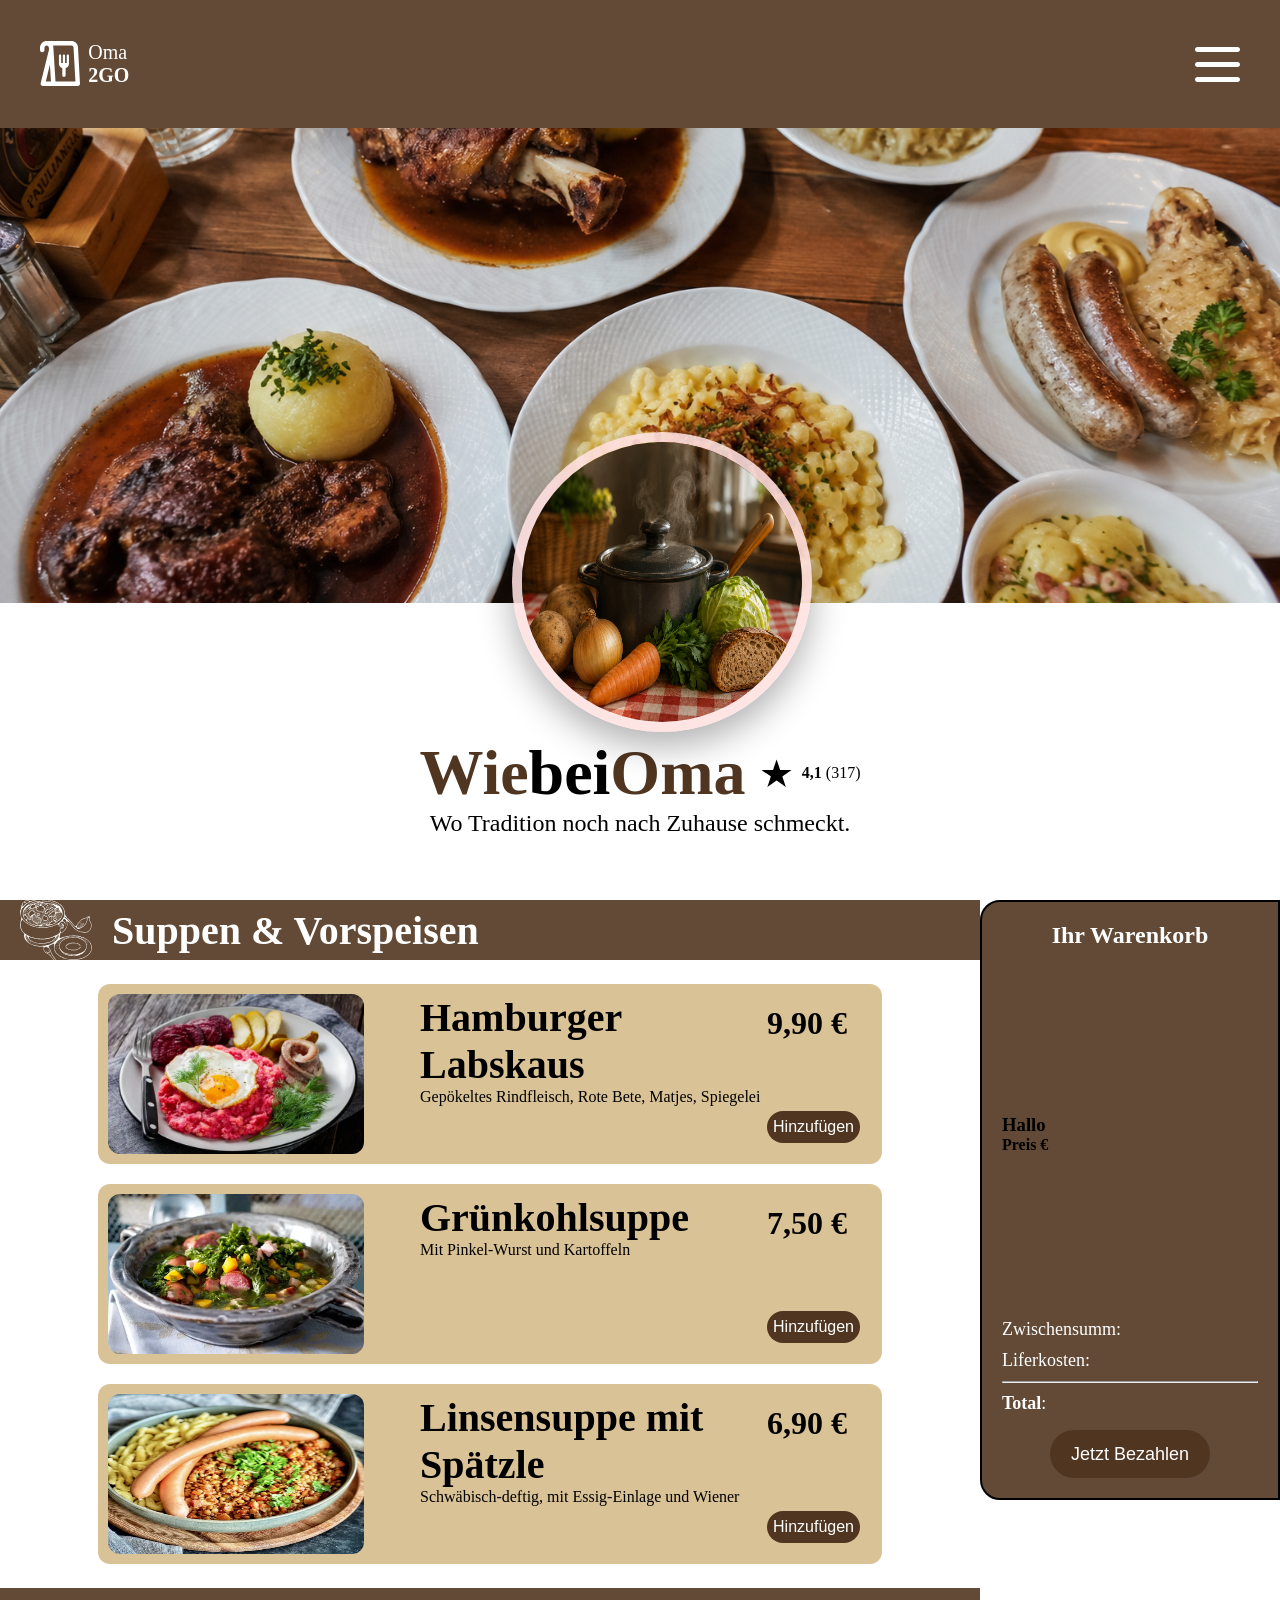
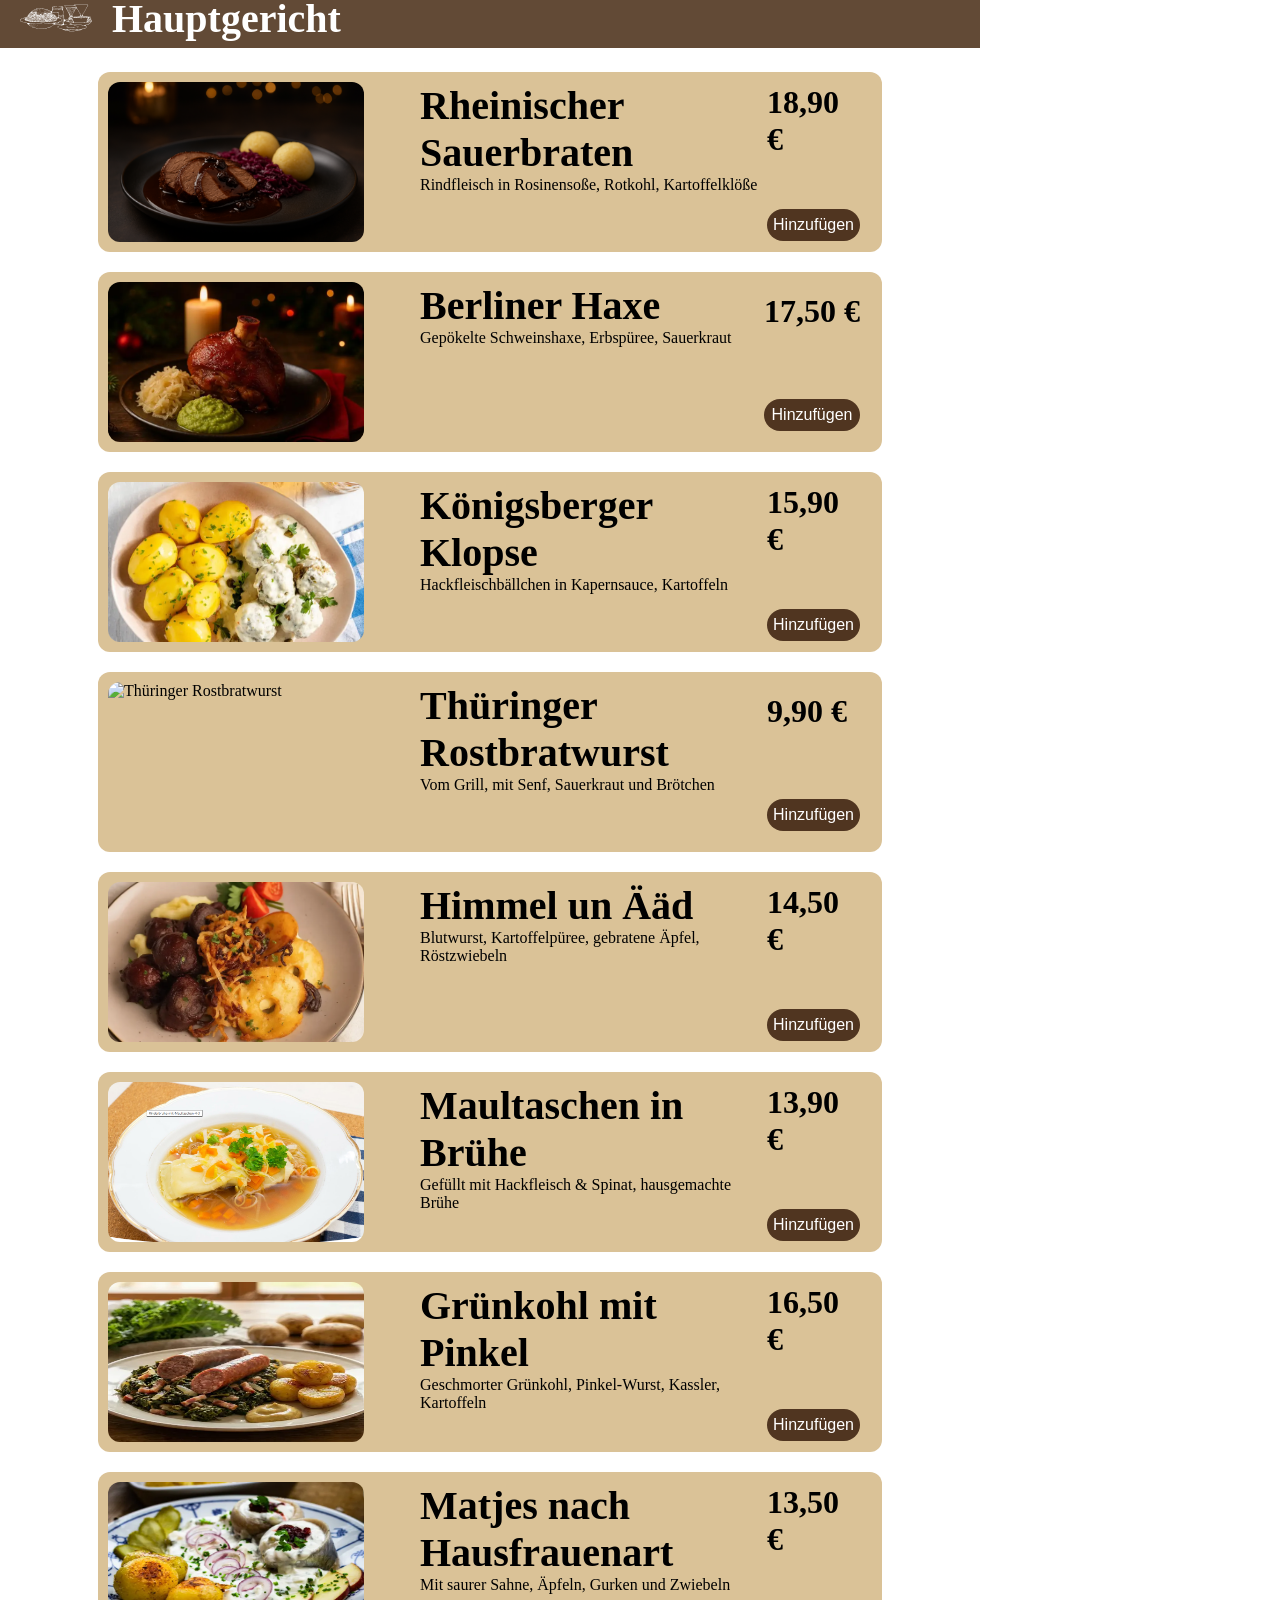
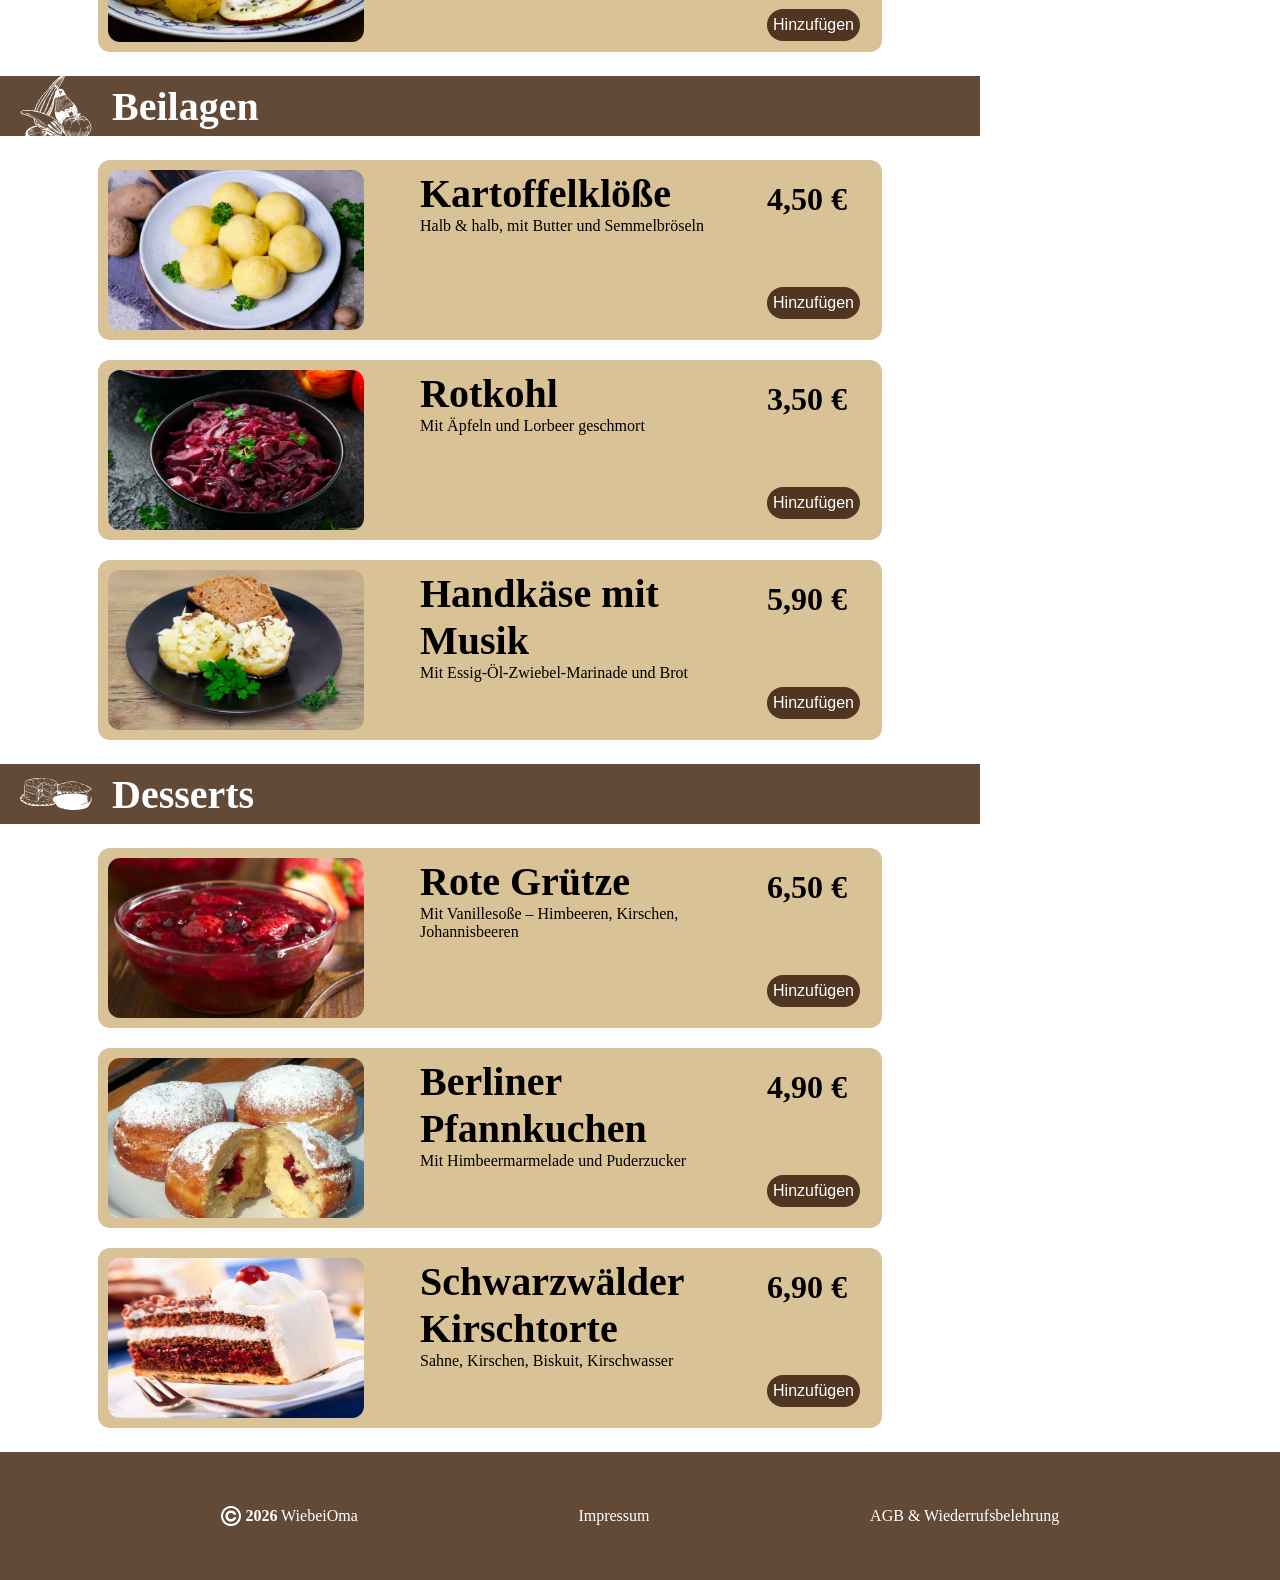
==== index.html @ 29e1025c "refactor" ====
<!DOCTYPE html>
<html lang="de">
<head>
    <meta charset="UTF-8">
    <meta name="viewport" content="width=device-width, initial-scale=1.0">
    <title>Wie bei Oma</title>

    <link rel="stylesheet" href="./style/font.css">
    <link rel="stylesheet" href="./style/header.css">
    <link rel="stylesheet" href="./style/main.css">
    <link rel="stylesheet" href="./style/footer.css">
    <link rel="stylesheet" href="./style/standard.css">
    <link rel="stylesheet" href="./style/globelstyl.css">
    <link rel="shortcut icon" href="./asssets/icons/bestellAppLogo.svg" type="image/x-icon">

    <script src="./scripts/template.js"></script>
    <script src="./scripts/database.js"></script>
    
</head>
<body onload="init()">
    <header class="header-content">
        <nav class="header-content-nav">
            <section class="header-content-nav-left">
                <img src="./asssets/icons/bestellAppLogo.svg" alt="Logo einer Papiertüte mit Gabel emblem">
                <p>Oma <br> <strong>2GO</strong></p>
            </section>
            <img src="./asssets/icons/menulogo.svg" alt="Menu icon">
        </nav>
        <section class="header-bg-logo">
            <img id="header-bg" src="./asssets/img/bg-bestellapp.webp" alt="">
            <img id="header-logo" src="./asssets/img/bestellAppLogo2.webp" alt="Bild von einem Tisch wo ein Kochtopf drauf ist dazu noch ein Kartoffel ,Zwiebel,Karotte,Kohl und Brot">
        </section>
        <section class="header-headline">
            <h1><mark>Wie</mark>bei<mark>Oma</mark></h1>
            <section class="header-headline-image-text">
                <img src="./asssets/icons/stern.svg" alt="Logo eines Stern für Rezensionen">
                <p><strong>4,1</strong> (317)</p>
            </section>
        </section>
        <p>Wo Tradition noch nach Zuhause schmeckt.</p>
    </header>
    <main class="main-content-wrapper" id="main-content-wrapper">
        
    </main>
    <footer class="footer-content">
        <section class="footer-copyright">
            <img src="./asssets/icons/copyrightLogo.svg" alt="copyright Logo">
            <p><strong>2026</strong> WiebeiOma</p>
        </section>
        <a href="http://">Impressum</a>
        <a href="http://">AGB & Wiederrufsbelehrung</a>
    </footer>
</body>
<script src="./scripts/script.js"></script>
</html>
---- style/header.css ----
.header-content {
    width: 100%;
    height: 100vh;
    display: flex;
    flex-direction: column;
    align-items: center;

}

.header-content-nav {
    width: 100%;
    height: 128px;
    background-color: rgba(98, 74, 54, 1);
    display: flex;
    justify-content: space-between;
    align-items: center;
}

.header-content-nav > img {
    margin-right: 40px;
}

.header-content-nav-left {
    display: flex;
    gap: 8px;
    font-size: 1.25rem;
    color: white;
}

.header-content-nav-left > img {
    height: 45px;
    margin-left: 40px;
}

.header-bg-logo {
    width: 100%;
}

#header-bg {
    width: 100%;
    height: 475px;
    object-fit: cover;
}

#header-logo {
    width: 300px;
    height: 300px;
    object-position: center;
    position: relative;
    border: 10px solid rgba(255, 225, 225, 0.877);
    border-radius: 50%;
    margin-top: -175px;
    left: 40%;
    box-shadow: 0 15px 35px rgba(0, 0, 0, 0.3);
}

.header-headline {
    width: 100%;
    display: flex;
    justify-content: center;
    align-items: center;
    gap: 1rem;
}

.header-headline h1 {
    font-size: 4rem;
}

.header-headline > h1 > mark {
    background-color: transparent;
    color: rgb(80, 53, 32);
}

.header-headline-image-text{
    display: flex;
    align-items: center;
    gap: 10px;
}

.header-headline-image-text img {
    height: 1.75rem;
}

.header-content > p {
    font-size: 1.5rem;
}

@media screen and (min-width: 1280px) {
    
.header-content {
    padding: 0px max(0px, calc(50% - 720px));
}

}
---- style/main.css ----
.main-content-wrapper {
    display: flex;
    flex-direction: row;
    flex-grow: 1;
}

.main-content {
    width: calc(100% - 300px);
    display: flex;
    flex-direction: column;
}

.main-headline {
    width: 100%;
    height: 3.75rem;
    display: flex;
    align-items: center;
    gap: 20px;
    background-image: linear-gradient(to bottom, rgba(98, 74, 54, 1), rgba(98, 74, 54, 1));
    background-position: center;
    background-size: cover;
    color: white;
}

.main-headline > h2 {
    font-size: 2.5rem;
}

.main-headline > img {
    width: 4.5rem;
    margin-left: 20px;
    filter: invert(10) saturate(10) sepia(10) brightness(10) ;
}

.main-dishes{
    width: 100%;
    display: flex;
    flex-direction: column;
    align-items: center;
    gap: 1.25rem;
    padding-top: 1.5rem;
    padding-bottom: 1.5rem;
}

.main-dishes-card {
    width: 80%;
    height: auto;
    display: flex;
    background-color: rgb(218, 194, 151);
    border-radius: 0.75rem;
    padding: 0.625rem;
}

.main-dishes-card > img {
    min-width: 16rem;
    height: 10rem;
    border-radius: 0.75rem;
    object-fit: fill;
    image-rendering: auto;
}

.main-dishes-card-body {
    width: 100%;
    display: flex;
    justify-content: space-between;
    margin-right: 0.75rem;
}

.dishes-card-text {
    display: flex;
    flex-direction: column;
    margin-left: 3.5rem;
}

.dishes-card-text > h3 {
    font-size: 2.5rem;
}

.dishes-card-text > p {
    font-size: 1rem;
}

.dishes-card-price-button {
    display: flex;
    flex-direction: column;
    justify-content: space-around;
    gap: 3rem;
}

.dishes-card-price-button > p {
    font-size: 2rem;
}

.dishes-card-price-button > button {
    font-size: 1rem;
    height: 2rem;
    border: none;
    border-radius: 1rem;
    background-color: rgb(80, 53, 32);
    color: white;
}

.basket-wrapper {
    width: 18.75rem;
    flex-grow: 1;
    background-color: transparent;
}

.basket-content-wrapper{
    display: flex;
    flex-direction: column;
    justify-content: space-between;
    align-items: center;
    padding: 1.25rem;
    width: 100%;
    height: 600px;
    position: sticky;
    top: 0;
    flex-grow: 1;
    border: 2px solid black;
    border-top-left-radius: 1.25rem;
    border-bottom-left-radius: 1.25rem;
    background-color: oklch(42.925% 0.04505 60.966);
}

.basket{
    width: 100%;
    height: 100%;
    display: flex;
    flex-direction: column;
    justify-content: space-between;
}

.basket h2 {
    display: flex;
    justify-content: center;
    color: white;
}

.basket-buy {
    width: 100%;
    display: flex;
    flex-direction: column;
    justify-content: center;
    gap: 10px;
    font-size: 1.125rem;
    color: white;
}

.basket-content-wrapper button {
    width: 10rem;
    height: 3rem;
    border: none;
    border-radius: 1.5rem;
    padding: 1.25rem;
    display: flex;
    justify-content: center;
    align-items: center;
    font-size: 1.125rem;
    margin-top: 1rem;
    background-color: rgb(80, 53, 32);
    color: white;
    cursor: pointer;
}

@media screen and (min-width: 1280px) {
    
.main-content-wrapper {
    padding: 0px max(0px, calc(50% - 720px));
}

}
---- style/footer.css ----
.footer-content {
    width: 100%;
    height: 128px;
    background-color: rgba(98, 74, 54, 1);
    display: flex;
    justify-content: space-evenly;
    align-items: center;
}

.footer-copyright {
    display: flex;
    justify-content: center;
    align-items: center;
    gap: 0.3rem;
    color: white;
}

.footer-copyright img {
    width: 1.25rem;
    filter: invert(10) saturate(10) sepia(10) brightness(10) ;
}

.footer-content a {
    text-decoration: none;
    color: white;
}
---- style/standard.css ----
* {
    margin: 0px;
    box-sizing: border-box;
    scroll-behavior: smooth;
}
---- style/globelstyl.css ----
body {
    background-image: url(../asssets/img/bg-body-bestellapp4.webp);
    background-repeat: no-repeat;
    background-position:center;
    background-size: cover;
    background-attachment: fixed;
}

@media screen and (min-width: 1280px) {
    
body {
    padding: 0px max(0px, calc(50% - 720px));
}

}
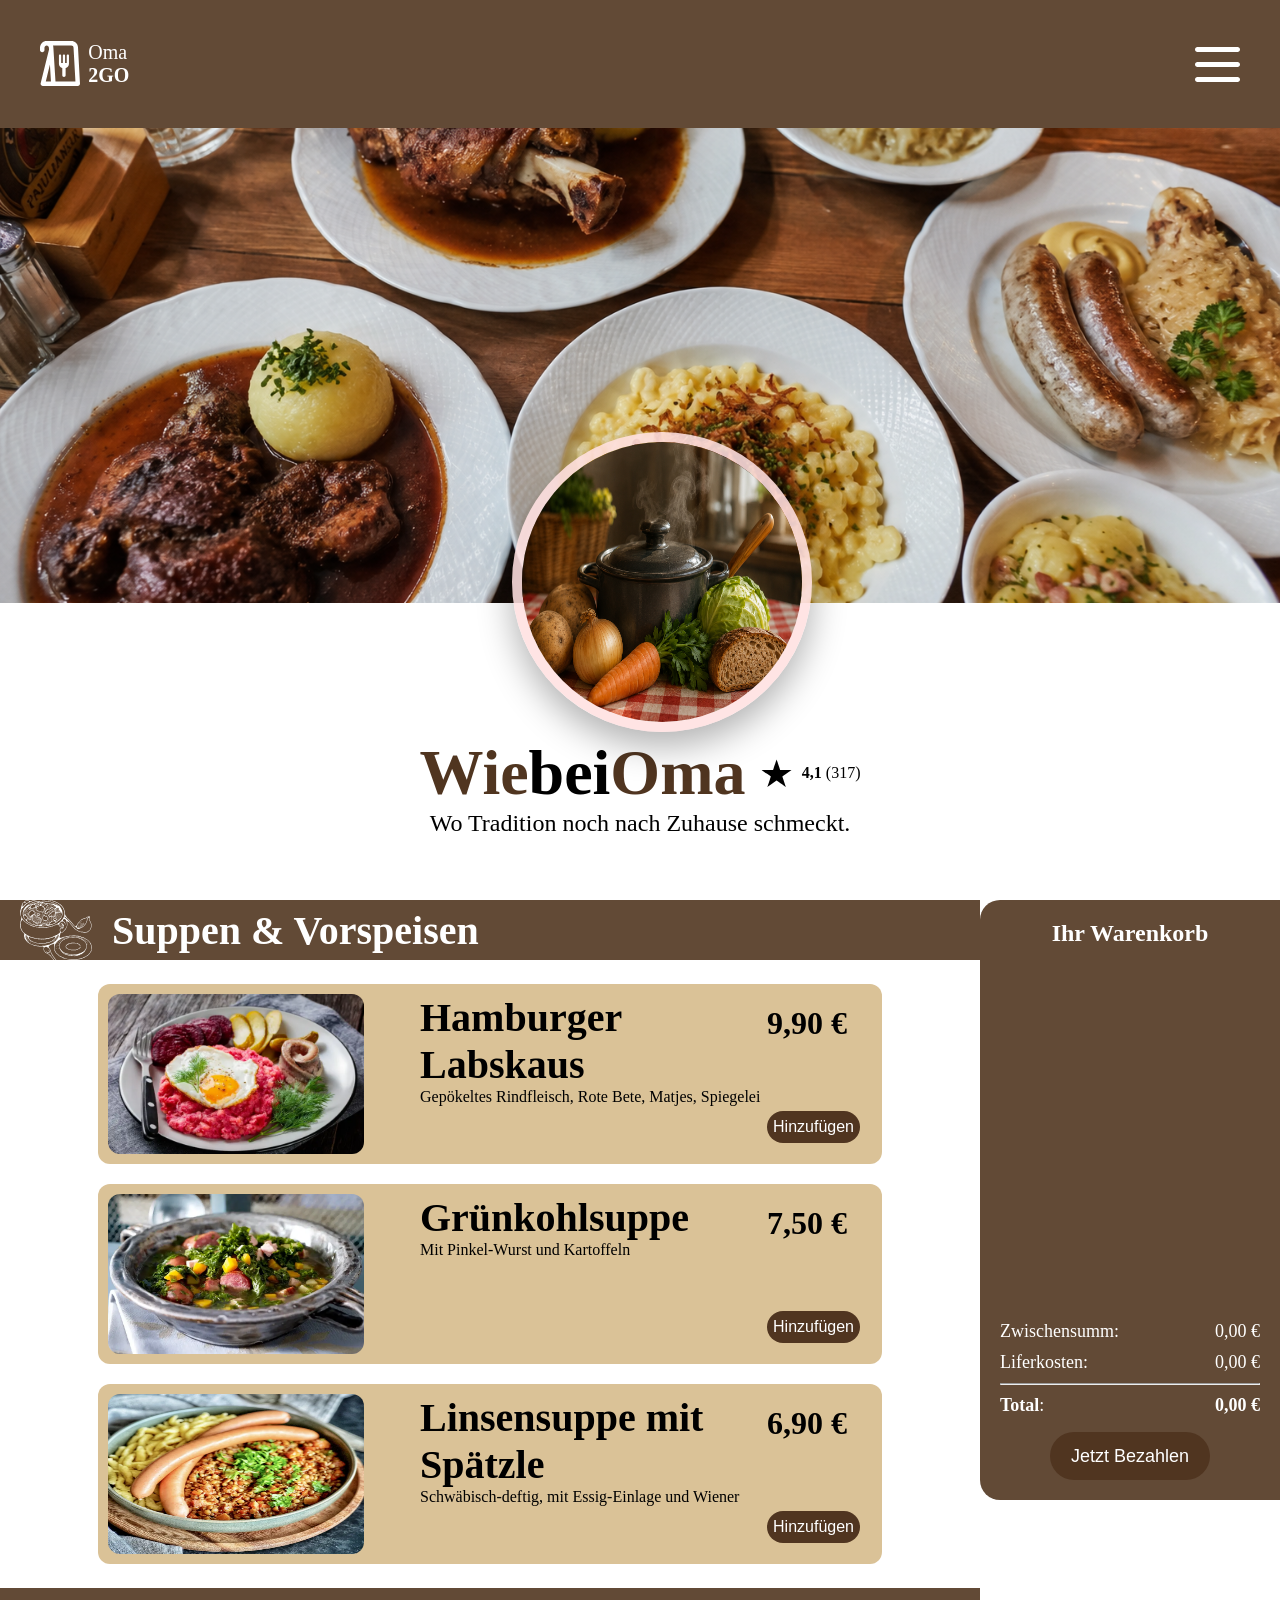
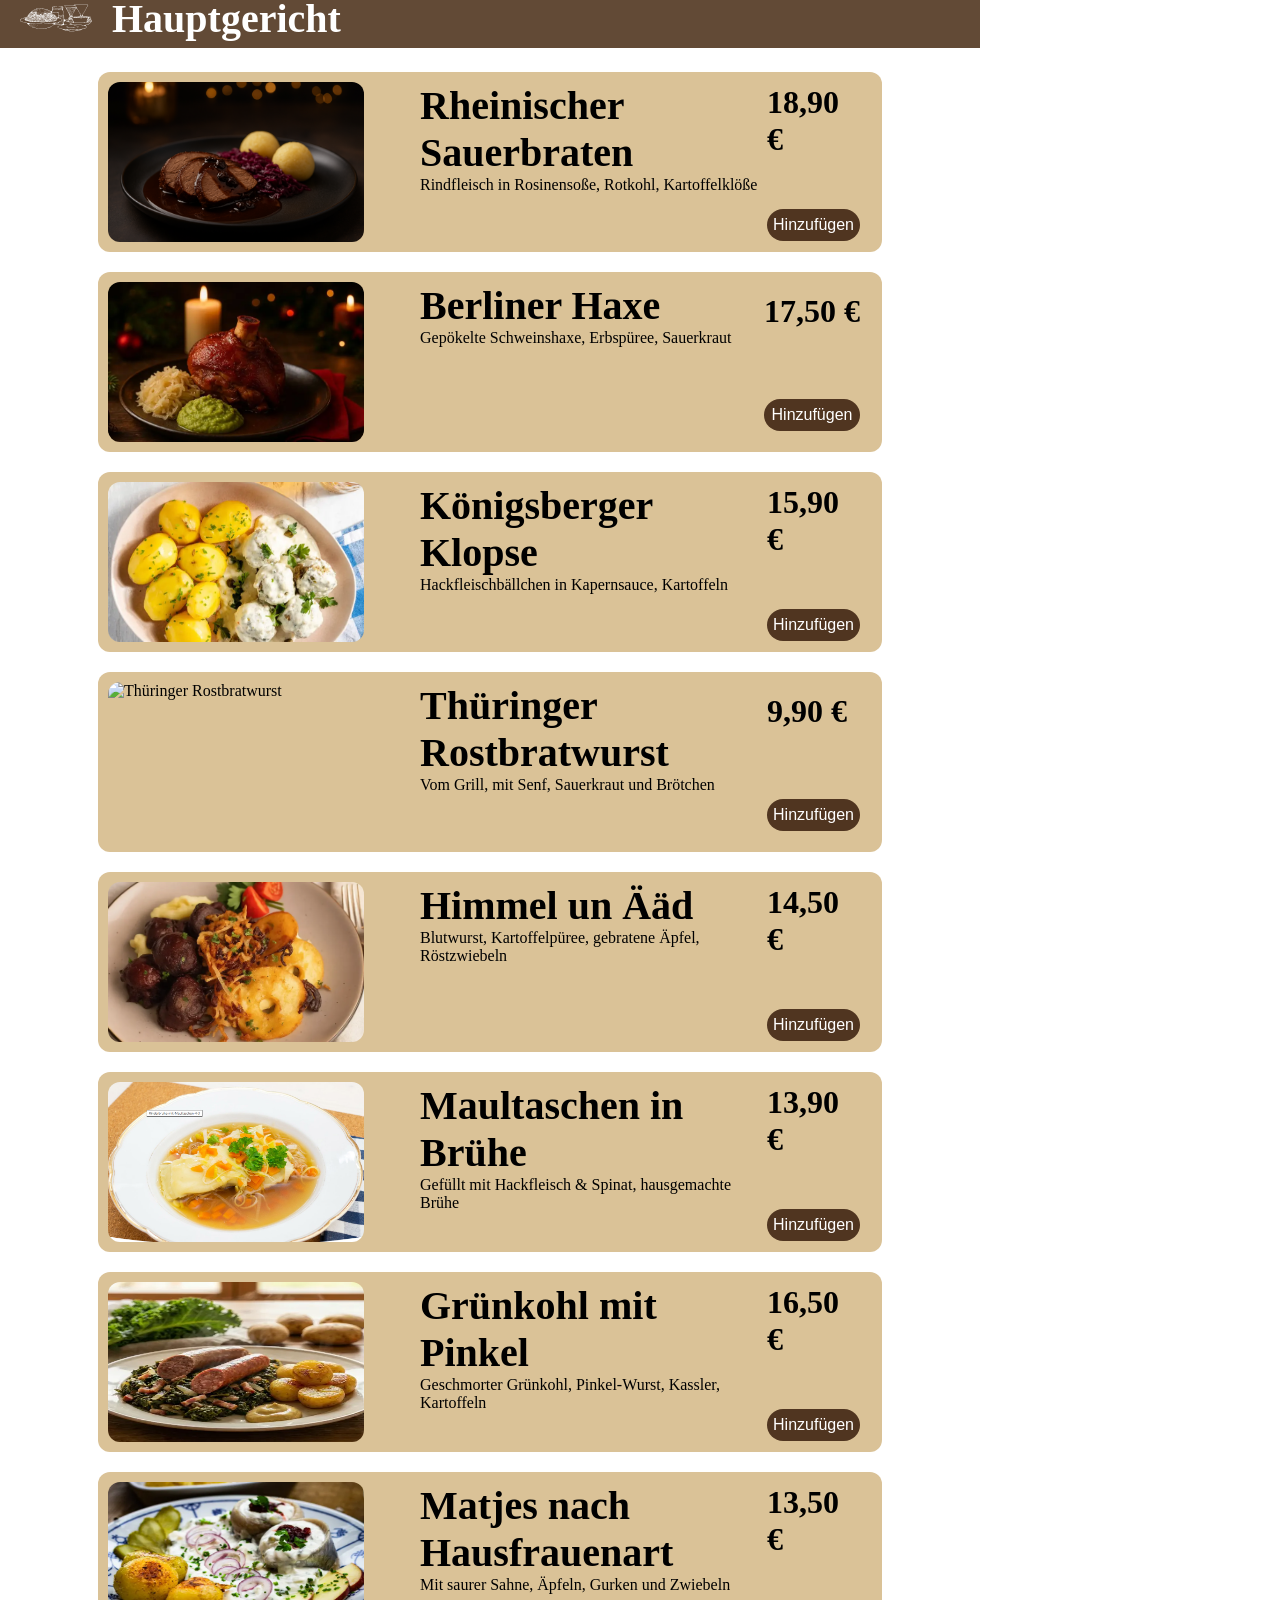
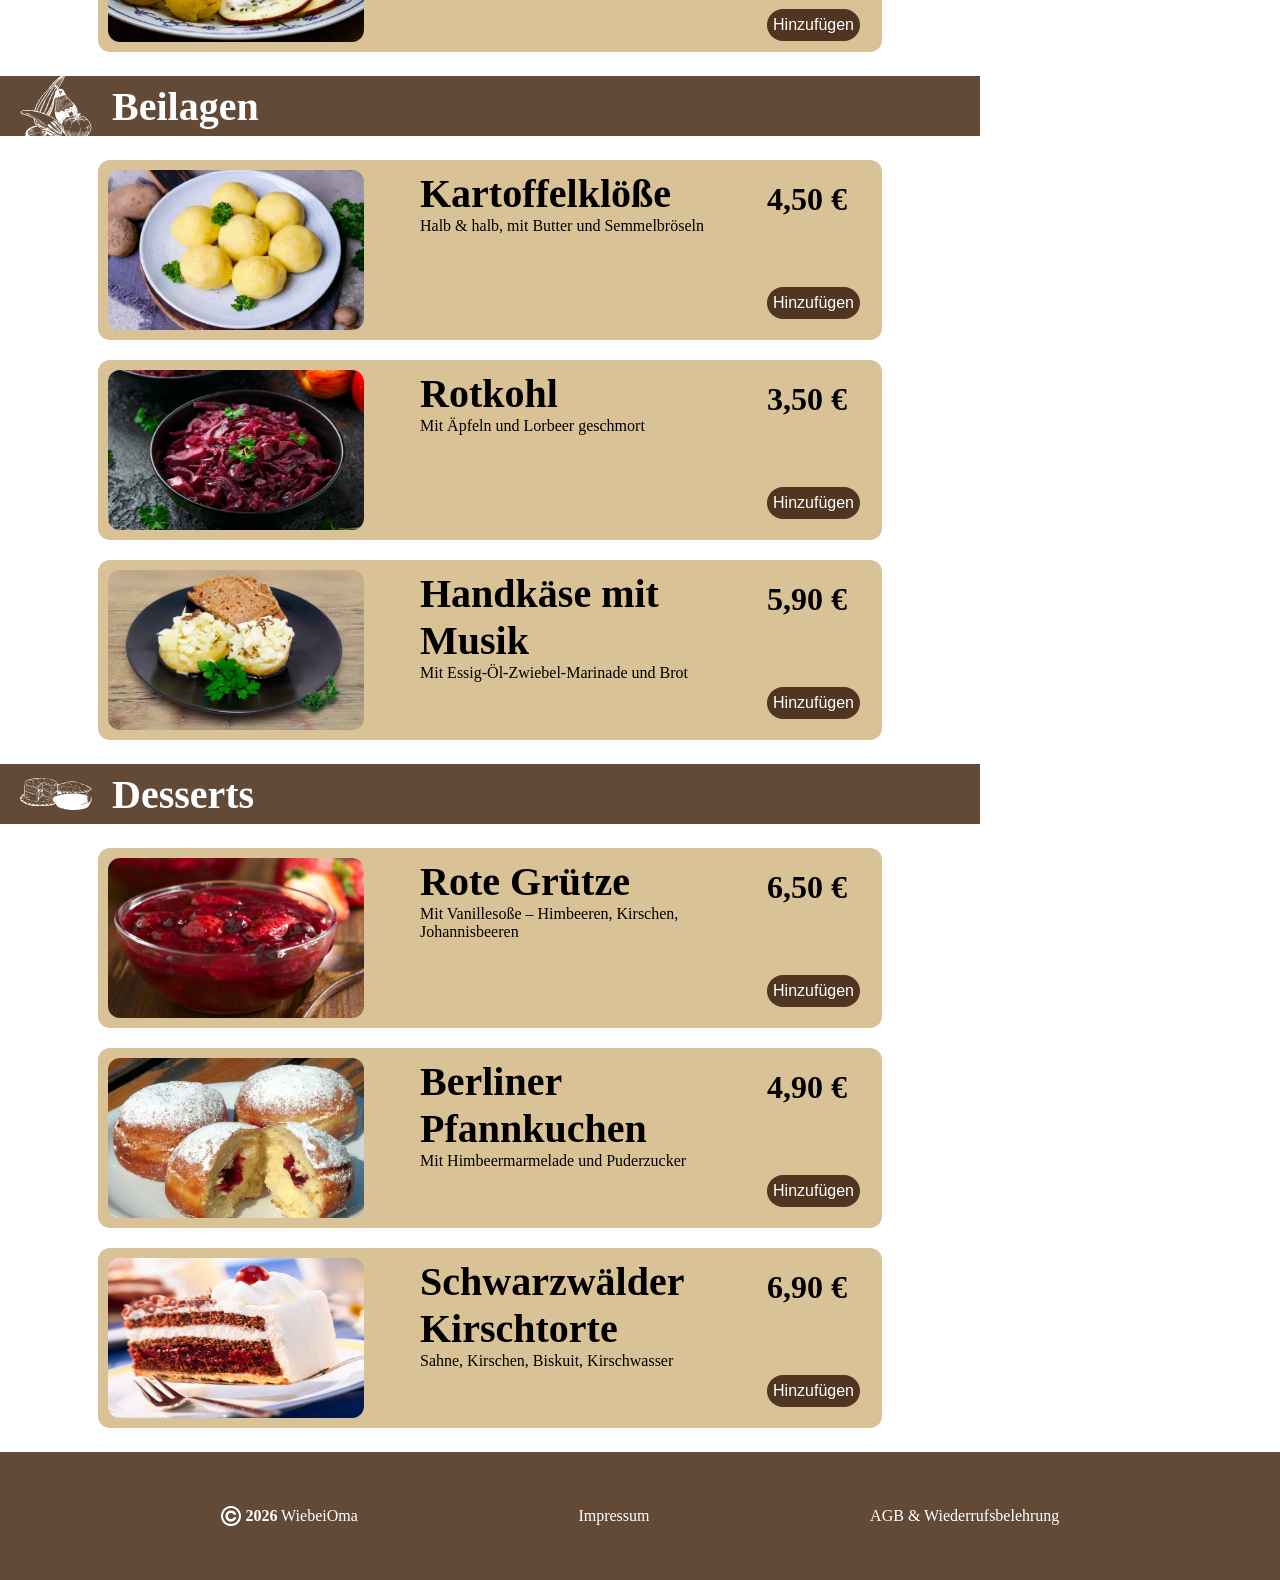
==== commit a1664e47: "feat To wrap up the functionality: dishes are added individually, the quantity can be increased or d" ====
--- a/index.html
+++ b/index.html
@@ -52,4 +52,4 @@
     </footer>
 </body>
 <script src="./scripts/script.js"></script>
-</html> +</html>
--- a/style/header.css
+++ b/style/header.css
@@ -87,8 +87,8 @@
 
 @media screen and (min-width: 1280px) {
     
-.header-content {
+/* .header-content {
     padding: 0px max(0px, calc(50% - 720px));
-}
+} */
 
 }
--- a/style/main.css
+++ b/style/main.css
@@ -117,10 +117,9 @@
     position: sticky;
     top: 0;
     flex-grow: 1;
-    border: 2px solid black;
     border-top-left-radius: 1.25rem;
     border-bottom-left-radius: 1.25rem;
-    background-color: oklch(42.925% 0.04505 60.966);
+    background-color: rgb(98, 74, 54);
 }
 
 .basket{
@@ -147,7 +146,7 @@
     color: white;
 }
 
-.basket-content-wrapper button {
+.basket-content-wrapper > button {
     width: 10rem;
     height: 3rem;
     border: none;
@@ -163,10 +162,90 @@
     cursor: pointer;
 }
 
+.basket-content {
+    width: 100%;
+    height: 20rem;
+    display: flex;
+    flex-direction: column;
+    gap: 0.625rem;
+    overflow-x: hidden;
+    overflow-y: scroll;
+    
+}
+
+.basket-content::-webkit-scrollbar{
+    width: 4px;
+}
+
+.basket-content::-webkit-scrollbar-track{
+    background: whitesmoke;
+    border-radius: 6px;
+    
+}
+
+.basket-content::-webkit-scrollbar-thumb{
+    background-color: rgb(80, 53, 32);
+    border-radius: 6px;
+}
+
+.subtotal {
+    display: flex;
+    justify-content: space-between;
+}
+
+.delivery-costs {
+    display: flex;
+    justify-content: space-between;
+}
+
+.final-price {
+    display: flex;
+    justify-content: space-between;
+}
+
+.main-basket-card-body {
+    width: 90%;
+    display: flex;
+    flex-direction: column;
+    border-radius: 0.5rem;
+    background-color: rgb(218, 194, 151);
+}
+
+.basket-card-text {
+    margin: 0.5rem;
+}
+
+.basket-card-price-button {
+    width: 90%;
+    margin: 0.4rem;
+    display: flex;
+    justify-content: space-between;
+    align-items: center;
+}
+
+.basket-card-price-button-counter{
+    display: flex;
+    justify-content: center;
+    align-items: center;
+    gap: 4px;
+}
+
+.basket-card-price-button-counter > button {
+    border: none;
+    display: flex;
+    justify-content: center;
+    align-items: center;
+    font-size: 1rem;
+    font-weight: 800;
+    background-color: transparent;
+    color: rgb(80, 53, 32);
+    cursor: pointer;
+}
+
 @media screen and (min-width: 1280px) {
     
-.main-content-wrapper {
+/* .main-content-wrapper {
     padding: 0px max(0px, calc(50% - 720px));
-}
+} */
 
 }
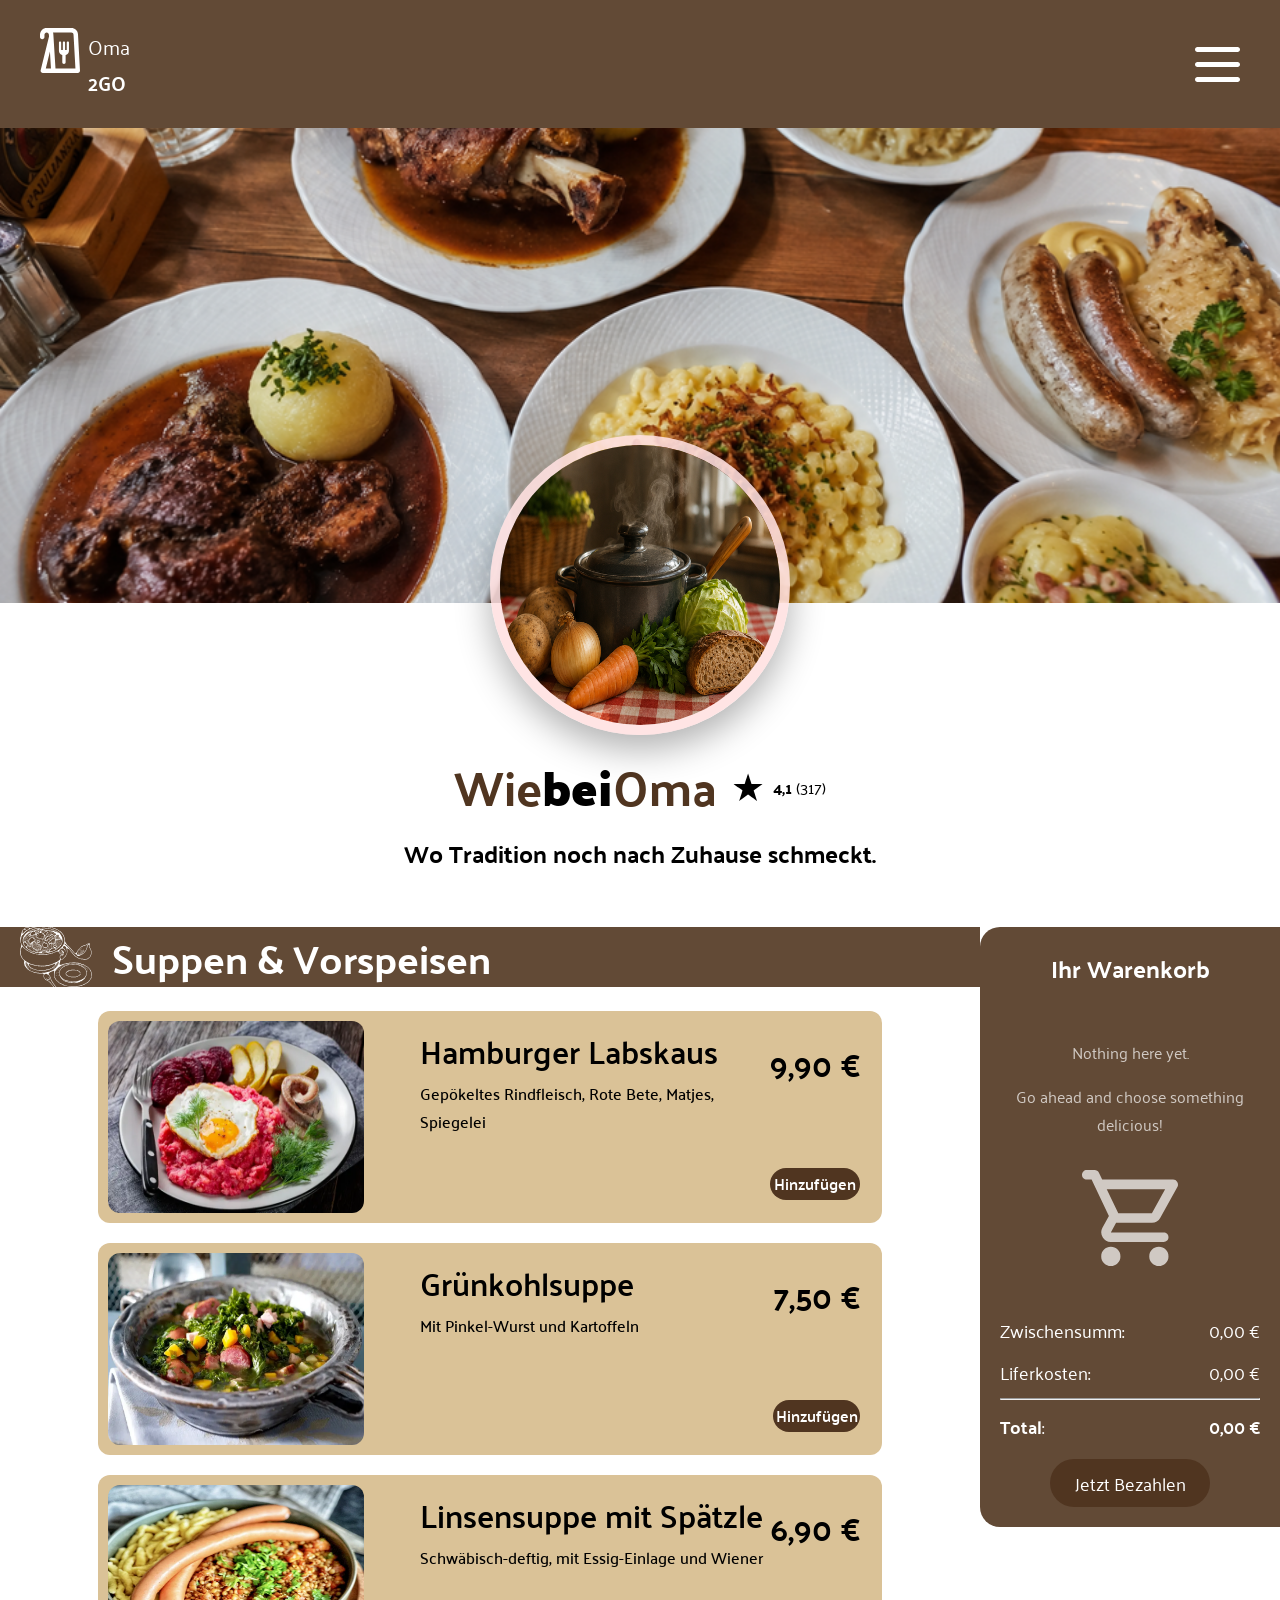
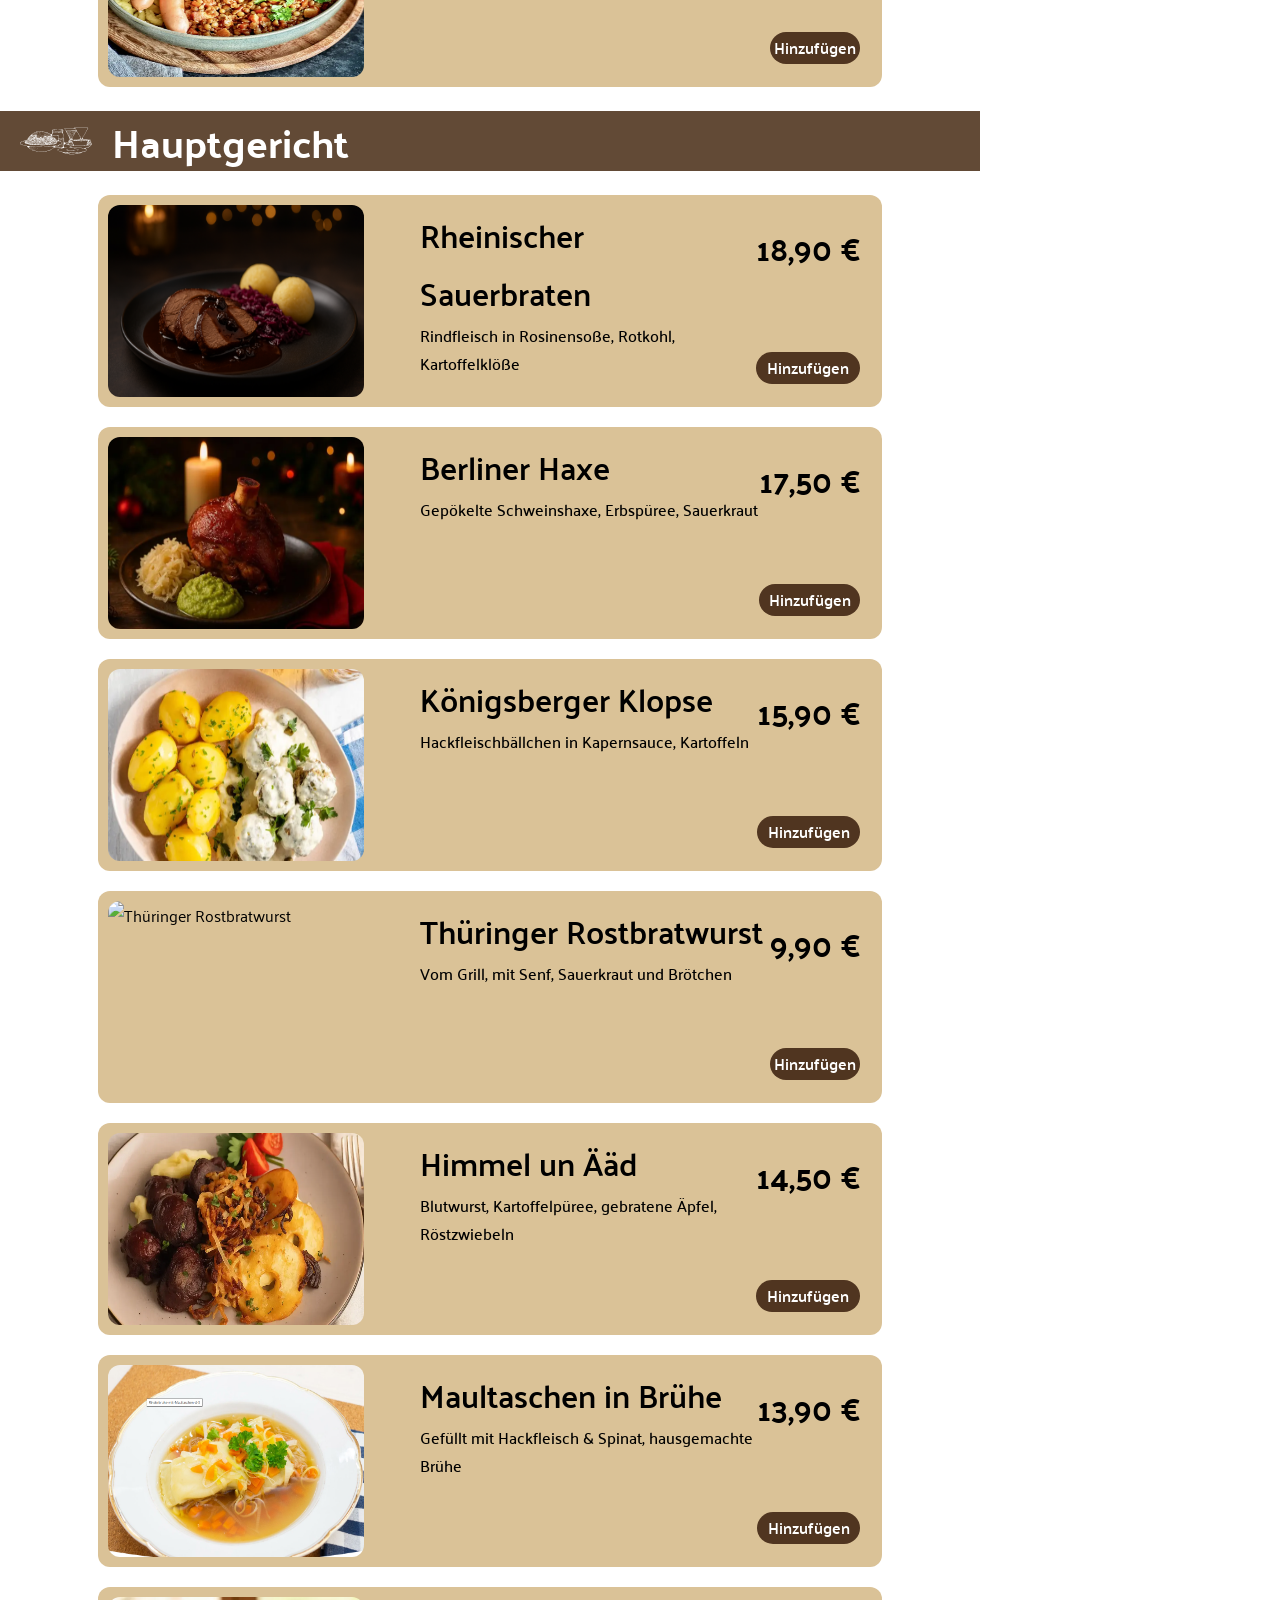
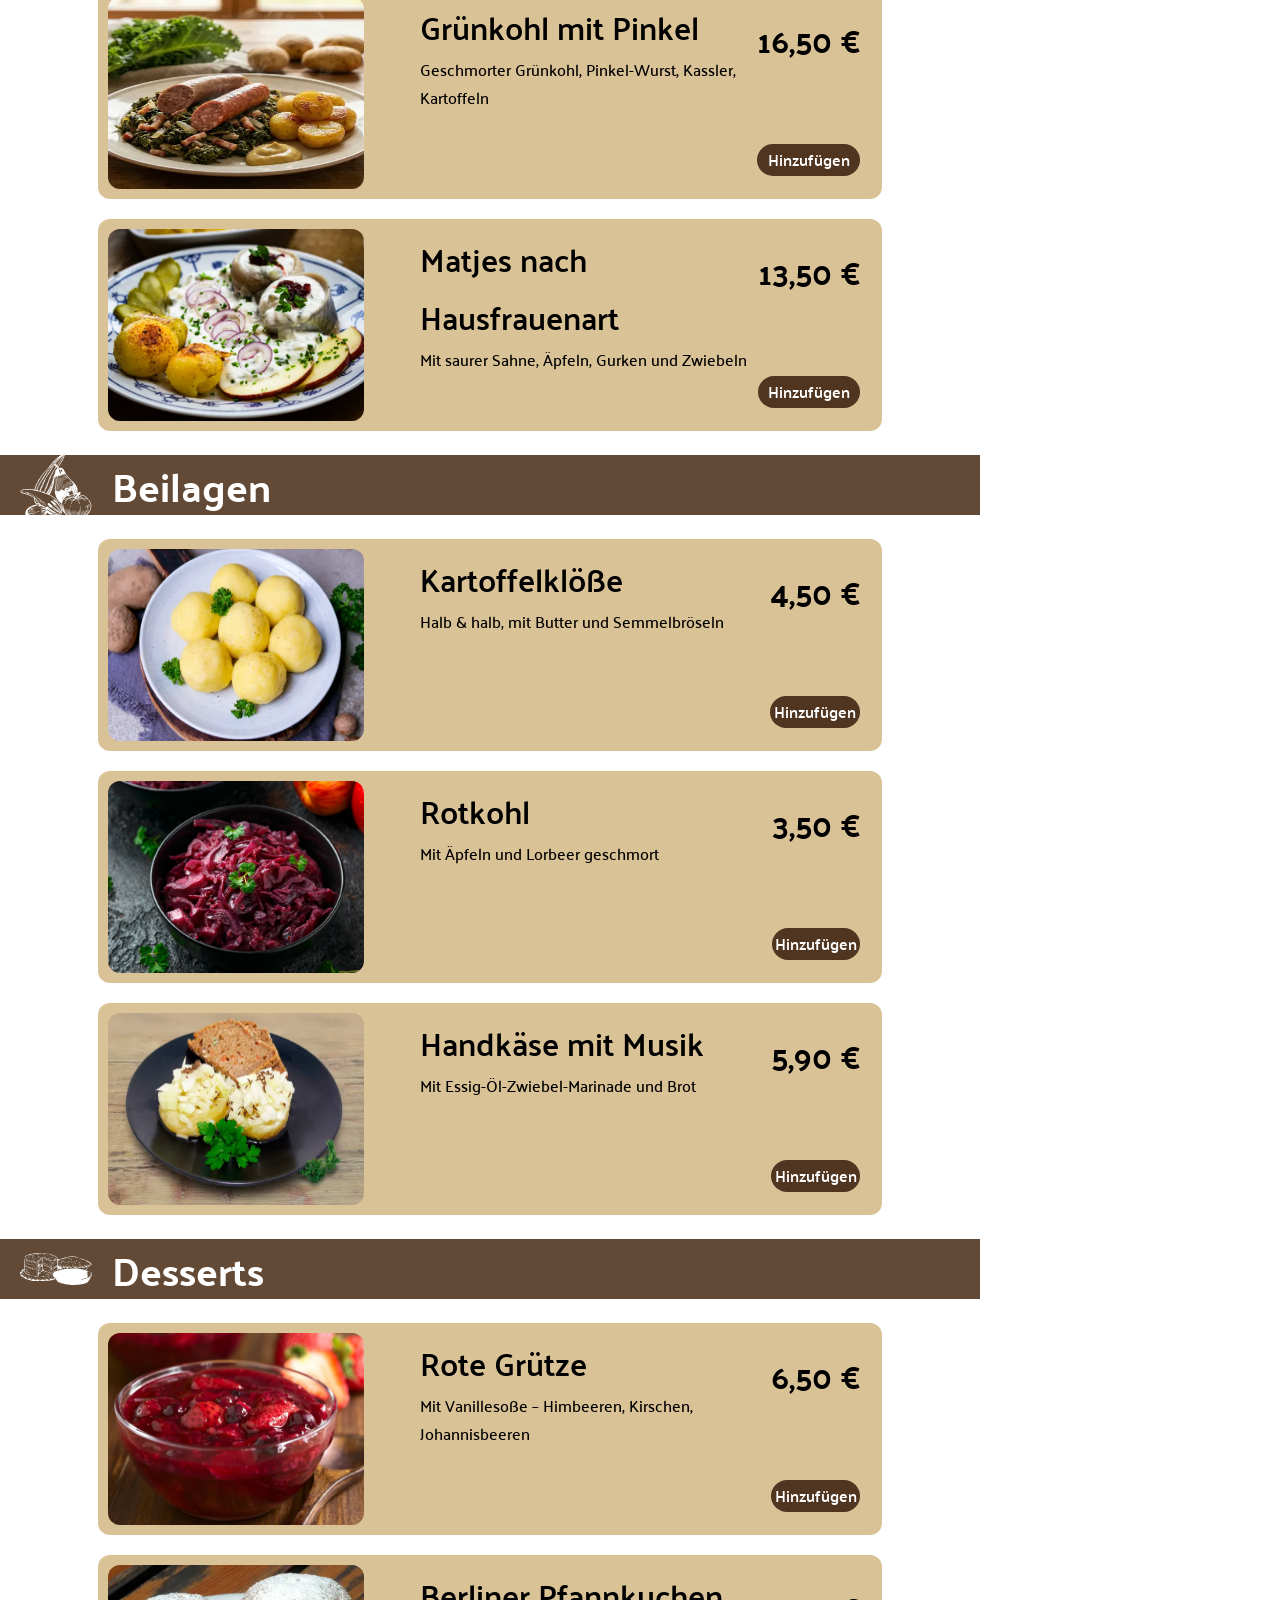
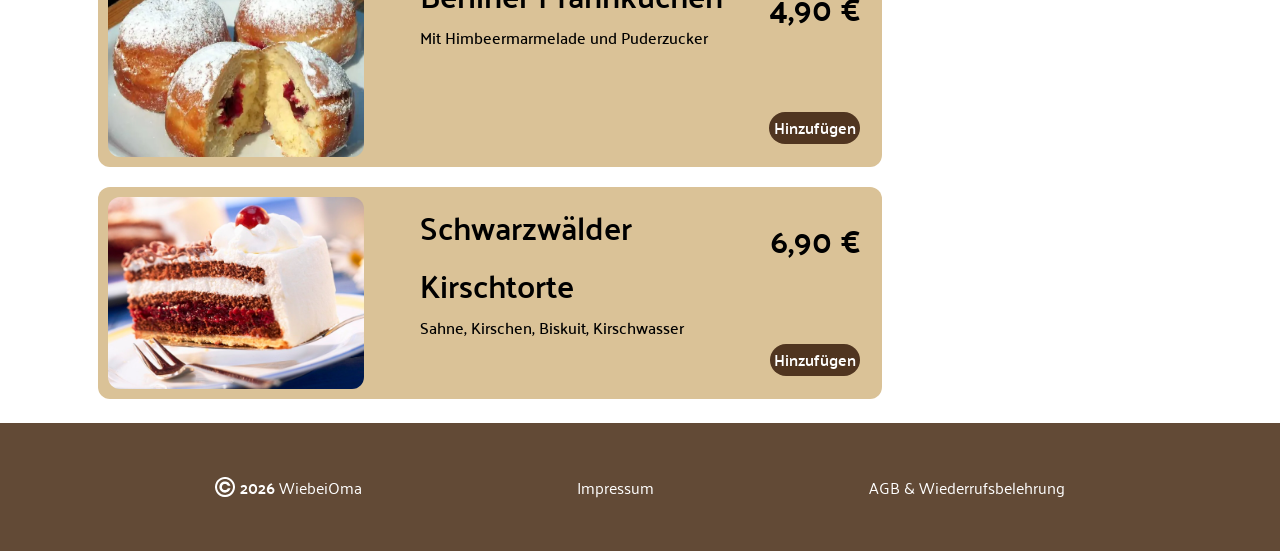
==== commit d2bfa1d8: "add new html for impressum" ====
--- a/index.html
+++ b/index.html
@@ -6,11 +6,13 @@
     <title>Wie bei Oma</title>
 
     <link rel="stylesheet" href="./style/font.css">
+    <link rel="stylesheet" href="./style/globelstyle.css">
     <link rel="stylesheet" href="./style/header.css">
     <link rel="stylesheet" href="./style/main.css">
+    <link rel="stylesheet" href="./style/basket.css">
+    <link rel="stylesheet" href="./style/dialog.css">
     <link rel="stylesheet" href="./style/footer.css">
     <link rel="stylesheet" href="./style/standard.css">
-    <link rel="stylesheet" href="./style/globelstyl.css">
     <link rel="shortcut icon" href="./asssets/icons/bestellAppLogo.svg" type="image/x-icon">
 
     <script src="./scripts/template.js"></script>
@@ -47,7 +49,7 @@
             <img src="./asssets/icons/copyrightLogo.svg" alt="copyright Logo">
             <p><strong>2026</strong> WiebeiOma</p>
         </section>
-        <a href="http://">Impressum</a>
+        <a href="./htmls/impressum.html">Impressum</a>
         <a href="http://">AGB & Wiederrufsbelehrung</a>
     </footer>
 </body>
--- a/style/font.css
+++ b/style/font.css
@@ -0,0 +1,89 @@
+/* palanquin-dark-regular - devanagari_latin_latin-ext */
+@font-face {
+  font-display: swap; /* Check https://developer.mozilla.org/en-US/docs/Web/CSS/@font-face/font-display for other options. */
+  font-family: 'Palanquin Dark';
+  font-style: normal;
+  font-weight: 400;
+  src: url('../asssets/fonts/palanquin-dark-v17-devanagari_latin_latin-ext-regular.woff2') format('woff2'); /* Chrome 36+, Opera 23+, Firefox 39+, Safari 12+, iOS 10+ */
+}
+/* palanquin-dark-500 - devanagari_latin_latin-ext */
+@font-face {
+  font-display: swap; /* Check https://developer.mozilla.org/en-US/docs/Web/CSS/@font-face/font-display for other options. */
+  font-family: 'Palanquin Dark';
+  font-style: normal;
+  font-weight: 500;
+  src: url('../asssets/fonts/palanquin-dark-v17-devanagari_latin_latin-ext-500.woff2') format('woff2'); /* Chrome 36+, Opera 23+, Firefox 39+, Safari 12+, iOS 10+ */
+}
+/* palanquin-dark-600 - devanagari_latin_latin-ext */
+@font-face {
+  font-display: swap; /* Check https://developer.mozilla.org/en-US/docs/Web/CSS/@font-face/font-display for other options. */
+  font-family: 'Palanquin Dark';
+  font-style: normal;
+  font-weight: 600;
+  src: url('../asssets/fonts/palanquin-dark-v17-devanagari_latin_latin-ext-600.woff2') format('woff2'); /* Chrome 36+, Opera 23+, Firefox 39+, Safari 12+, iOS 10+ */
+}
+/* palanquin-dark-700 - devanagari_latin_latin-ext */
+@font-face {
+  font-display: swap; /* Check https://developer.mozilla.org/en-US/docs/Web/CSS/@font-face/font-display for other options. */
+  font-family: 'Palanquin Dark';
+  font-style: normal;
+  font-weight: 700;
+  src: url('../asssets/fonts/palanquin-dark-v17-devanagari_latin_latin-ext-700.woff2') format('woff2'); /* Chrome 36+, Opera 23+, Firefox 39+, Safari 12+, iOS 10+ */
+}
+
+/* palanquin-100 - devanagari_latin_latin-ext */
+@font-face {
+  font-display: swap; /* Check https://developer.mozilla.org/en-US/docs/Web/CSS/@font-face/font-display for other options. */
+  font-family: 'Palanquin';
+  font-style: normal;
+  font-weight: 100;
+  src: url('../asssets/fonts/palanquin-v17-devanagari_latin_latin-ext-100.woff2') format('woff2'); /* Chrome 36+, Opera 23+, Firefox 39+, Safari 12+, iOS 10+ */
+}
+/* palanquin-200 - devanagari_latin_latin-ext */
+@font-face {
+  font-display: swap; /* Check https://developer.mozilla.org/en-US/docs/Web/CSS/@font-face/font-display for other options. */
+  font-family: 'Palanquin';
+  font-style: normal;
+  font-weight: 200;
+  src: url('../asssets/fonts/palanquin-v17-devanagari_latin_latin-ext-200.woff2') format('woff2'); /* Chrome 36+, Opera 23+, Firefox 39+, Safari 12+, iOS 10+ */
+}
+/* palanquin-300 - devanagari_latin_latin-ext */
+@font-face {
+  font-display: swap; /* Check https://developer.mozilla.org/en-US/docs/Web/CSS/@font-face/font-display for other options. */
+  font-family: 'Palanquin';
+  font-style: normal;
+  font-weight: 300;
+  src: url('../asssets/fonts/palanquin-v17-devanagari_latin_latin-ext-300.woff2') format('woff2'); /* Chrome 36+, Opera 23+, Firefox 39+, Safari 12+, iOS 10+ */
+}
+/* palanquin-regular - devanagari_latin_latin-ext */
+@font-face {
+  font-display: swap; /* Check https://developer.mozilla.org/en-US/docs/Web/CSS/@font-face/font-display for other options. */
+  font-family: 'Palanquin';
+  font-style: normal;
+  font-weight: 400;
+  src: url('../asssets/fonts/palanquin-v17-devanagari_latin_latin-ext-regular.woff2') format('woff2'); /* Chrome 36+, Opera 23+, Firefox 39+, Safari 12+, iOS 10+ */
+}
+/* palanquin-500 - devanagari_latin_latin-ext */
+@font-face {
+  font-display: swap; /* Check https://developer.mozilla.org/en-US/docs/Web/CSS/@font-face/font-display for other options. */
+  font-family: 'Palanquin';
+  font-style: normal;
+  font-weight: 500;
+  src: url('../asssets/fonts/palanquin-v17-devanagari_latin_latin-ext-500.woff2') format('woff2'); /* Chrome 36+, Opera 23+, Firefox 39+, Safari 12+, iOS 10+ */
+}
+/* palanquin-600 - devanagari_latin_latin-ext */
+@font-face {
+  font-display: swap; /* Check https://developer.mozilla.org/en-US/docs/Web/CSS/@font-face/font-display for other options. */
+  font-family: 'Palanquin';
+  font-style: normal;
+  font-weight: 600;
+  src: url('../asssets/fonts/palanquin-v17-devanagari_latin_latin-ext-600.woff2') format('woff2'); /* Chrome 36+, Opera 23+, Firefox 39+, Safari 12+, iOS 10+ */
+}
+/* palanquin-700 - devanagari_latin_latin-ext */
+@font-face {
+  font-display: swap; /* Check https://developer.mozilla.org/en-US/docs/Web/CSS/@font-face/font-display for other options. */
+  font-family: 'Palanquin';
+  font-style: normal;
+  font-weight: 700;
+  src: url('../asssets/fonts/palanquin-v17-devanagari_latin_latin-ext-700.woff2') format('woff2'); /* Chrome 36+, Opera 23+, Firefox 39+, Safari 12+, iOS 10+ */
+}
--- a/style/globelstyle.css
+++ b/style/globelstyle.css
@@ -0,0 +1,22 @@
+body {
+    background-image: url(../asssets/img/bg-body-bestellapp4.webp);
+    background-repeat: no-repeat;
+    background-position:center;
+    background-size: cover;
+    background-attachment: fixed;
+    font-family: 'Palanquin';
+}
+
+.d-none{
+    display: none;
+}
+
+@media screen and (min-width: 1280px) {
+    
+body {
+    padding: 0px max(0px, calc(50% - 720px));
+}
+
+
+
+}
--- a/style/header.css
+++ b/style/header.css
@@ -1,10 +1,10 @@
 .header-content {
     width: 100%;
-    height: 100vh;
+    height: 100%;
     display: flex;
     flex-direction: column;
     align-items: center;
-
+    margin-bottom: 3.25rem;
 }
 
 .header-content-nav {
@@ -50,8 +50,9 @@
     border: 10px solid rgba(255, 225, 225, 0.877);
     border-radius: 50%;
     margin-top: -175px;
-    left: 40%;
     box-shadow: 0 15px 35px rgba(0, 0, 0, 0.3);
+    left: 50%;
+    transform: translateX(-50%);
 }
 
 .header-headline {
@@ -63,7 +64,9 @@
 }
 
 .header-headline h1 {
-    font-size: 4rem;
+    font-size: 3rem;
+    font-family: 'Palanquin Dark';
+    font-weight: 700;
 }
 
 .header-headline > h1 > mark {
@@ -83,6 +86,7 @@
 
 .header-content > p {
     font-size: 1.5rem;
+    font-weight: 700;
 }
 
 @media screen and (min-width: 1280px) {
@@ -91,4 +95,35 @@
     padding: 0px max(0px, calc(50% - 720px));
 } */
 
+}
+
+/* Tablet */
+@media screen and (max-width: 1024px) {
+    #header-logo {
+        width: 200px;
+        height: 200px;
+        margin-top: -100px;
+    }
+
+    .header-headline h1 {
+        font-size: 2.5rem;
+    }
+}
+
+/* Smartphone */
+@media screen and (max-width: 768px) {
+    #header-logo {
+        width: 150px;
+        height: 150px;
+        margin-top: -75px;
+    }
+
+    .header-headline h1 {
+        font-size: 1.75rem;
+    }
+
+    .header-content > p {
+        font-size: 1rem;
+        text-align: center;
+    }
 }
--- a/style/main.css
+++ b/style/main.css
@@ -24,6 +24,7 @@
 
 .main-headline > h2 {
     font-size: 2.5rem;
+    font-weight: 700;
 }
 
 .main-headline > img {
@@ -53,7 +54,8 @@
 
 .main-dishes-card > img {
     min-width: 16rem;
-    height: 10rem;
+    min-height: 10rem;
+    height: 12rem;
     border-radius: 0.75rem;
     object-fit: fill;
     image-rendering: auto;
@@ -73,179 +75,144 @@
 }
 
 .dishes-card-text > h3 {
-    font-size: 2.5rem;
-}
-
-.dishes-card-text > p {
+    font-size: 2rem;
+    font-weight:600;
+}
+
+.dishes-card-text  p {
     font-size: 1rem;
+    font-weight: 500;
 }
 
 .dishes-card-price-button {
+    min-width: max-content;
     display: flex;
     flex-direction: column;
     justify-content: space-around;
     gap: 3rem;
 }
 
-.dishes-card-price-button > p {
+.dishes-card-price-button  p {
     font-size: 2rem;
+    font-weight: 500;
 }
 
 .dishes-card-price-button > button {
     font-size: 1rem;
+    font-weight: 600;
     height: 2rem;
     border: none;
     border-radius: 1rem;
     background-color: rgb(80, 53, 32);
     color: white;
-}
-
-.basket-wrapper {
-    width: 18.75rem;
-    flex-grow: 1;
-    background-color: transparent;
-}
-
-.basket-content-wrapper{
-    display: flex;
-    flex-direction: column;
-    justify-content: space-between;
-    align-items: center;
-    padding: 1.25rem;
-    width: 100%;
-    height: 600px;
-    position: sticky;
-    top: 0;
-    flex-grow: 1;
-    border-top-left-radius: 1.25rem;
-    border-bottom-left-radius: 1.25rem;
-    background-color: rgb(98, 74, 54);
-}
-
-.basket{
-    width: 100%;
-    height: 100%;
-    display: flex;
-    flex-direction: column;
-    justify-content: space-between;
-}
-
-.basket h2 {
-    display: flex;
-    justify-content: center;
-    color: white;
-}
-
-.basket-buy {
-    width: 100%;
-    display: flex;
-    flex-direction: column;
-    justify-content: center;
-    gap: 10px;
-    font-size: 1.125rem;
-    color: white;
-}
-
-.basket-content-wrapper > button {
-    width: 10rem;
-    height: 3rem;
-    border: none;
-    border-radius: 1.5rem;
-    padding: 1.25rem;
-    display: flex;
-    justify-content: center;
-    align-items: center;
-    font-size: 1.125rem;
-    margin-top: 1rem;
-    background-color: rgb(80, 53, 32);
-    color: white;
-    cursor: pointer;
-}
-
-.basket-content {
-    width: 100%;
-    height: 20rem;
-    display: flex;
-    flex-direction: column;
-    gap: 0.625rem;
-    overflow-x: hidden;
-    overflow-y: scroll;
-    
-}
-
-.basket-content::-webkit-scrollbar{
-    width: 4px;
-}
-
-.basket-content::-webkit-scrollbar-track{
-    background: whitesmoke;
-    border-radius: 6px;
-    
-}
-
-.basket-content::-webkit-scrollbar-thumb{
-    background-color: rgb(80, 53, 32);
-    border-radius: 6px;
-}
-
-.subtotal {
-    display: flex;
-    justify-content: space-between;
-}
-
-.delivery-costs {
-    display: flex;
-    justify-content: space-between;
-}
-
-.final-price {
-    display: flex;
-    justify-content: space-between;
-}
-
-.main-basket-card-body {
-    width: 90%;
-    display: flex;
-    flex-direction: column;
-    border-radius: 0.5rem;
-    background-color: rgb(218, 194, 151);
-}
-
-.basket-card-text {
-    margin: 0.5rem;
-}
-
-.basket-card-price-button {
-    width: 90%;
-    margin: 0.4rem;
-    display: flex;
-    justify-content: space-between;
-    align-items: center;
-}
-
-.basket-card-price-button-counter{
-    display: flex;
-    justify-content: center;
-    align-items: center;
-    gap: 4px;
-}
-
-.basket-card-price-button-counter > button {
-    border: none;
-    display: flex;
-    justify-content: center;
-    align-items: center;
-    font-size: 1rem;
-    font-weight: 800;
-    background-color: transparent;
-    color: rgb(80, 53, 32);
-    cursor: pointer;
-}
-
-@media screen and (min-width: 1280px) {
-    
-/* .main-content-wrapper {
-    padding: 0px max(0px, calc(50% - 720px));
-} */
-
+    transition: all 0.3s ease;
+}
+
+.dishes-card-price-button > button:hover {
+    transform: translateY(-3px);
+}
+
+@media screen and (min-width: 1024px) and (max-width: 1200px) {
+    .main-content {
+        width: calc(100% - 300px); /* Warenkorb wieder rechts */
+    }
+
+    .main-dishes-card {
+        width: 90%;
+    }
+
+    .main-dishes-card > img {
+        min-width: 10rem;
+        width: 10rem;
+        height: 8rem;
+    }
+
+    .dishes-card-text > h3 {
+        font-size: 1.5rem;
+    }
+
+    .dishes-card-price-button > p {
+        font-size: 1.25rem;
+    }
+
+    .dishes-card-text {
+        margin-left: 1rem;
+    }
+}
+
+/* Tablet */
+@media screen and (max-width: 1024px) {
+    .main-content {
+        width: 100%; /* volle Breite da Warenkorb unten ist */
+    }
+
+    .main-dishes-card {
+        width: 90%;
+    }
+
+    .main-dishes-card > img {
+        min-width: 10rem;
+        width: 10rem;
+        height: 8rem;
+    }
+
+    .dishes-card-text > h3 {
+        font-size: 1.5rem;
+    }
+
+    .dishes-card-price-button > p {
+        font-size: 1.25rem;
+    }
+
+    .dishes-card-text {
+        margin-left: 1rem;
+    }
+}
+
+/* Smartphone */
+@media screen and (max-width: 768px) {
+    .main-dishes-card {
+        width: 95%;
+        flex-direction: column; /* Bild oben, Text unten */
+    }
+
+    .main-dishes-card-body{
+        flex-direction: column;
+        gap: 1rem;
+    }
+
+    .dishes-card-price-button{
+        width: 100%;
+        flex-direction: row;
+        justify-content: space-between;
+    }
+
+    .main-headline{
+        display: flex;
+        align-items: center;
+        justify-content: center;
+        position: relative;
+    }
+
+    .main-headline > h2 {
+    font-size: 1.75rem;
+    }
+
+    .main-dishes-card > img {
+        min-width: 100%;
+        height: 16rem;
+        border-radius: 0.75rem 0.75rem;
+        object-fit: fill;
+        image-rendering: auto;
+    }
+
+    .dishes-card-text {
+        width: 100%;
+        margin-top: 0.5rem;
+        margin-left: 0;
+    }
+
+    .dishes-card-text > h3 {
+        font-size: 1.25rem;
+    }
 }
--- a/style/basket.css
+++ b/style/basket.css
@@ -0,0 +1,273 @@
+.basket-empty {
+    width: 100%;
+    height: 100%;
+    display: flex;
+    flex-direction: column;
+    justify-content: center;
+    align-items: center;
+    gap: 1rem;
+    color: white;
+    text-align: center;
+    opacity: 0.7;
+}
+
+.basket-empty img {
+    width: 6rem;
+    filter: invert(0);
+    margin-top: 1rem;
+}
+
+.basket-wrapper {
+    width: 18.75rem;
+    flex-grow: 1;
+    background-color: transparent;
+}
+
+.basket-content-wrapper{
+    display: flex;
+    flex-direction: column;
+    justify-content: space-between;
+    align-items: center;
+    width: 100%;
+    height: 600px;
+    position: sticky;
+    top: 0;
+    flex-grow: 1;
+    border-top-left-radius: 1.25rem;
+    border-bottom-left-radius: 1.25rem;
+    background-color: rgb(98, 74, 54);
+}
+
+.basket-collapse{
+    display: flex;
+    flex-direction: column;
+    justify-content: space-between;
+    align-items: center;
+    padding: 1.25rem;
+    width: 100%;
+    height: 600px;
+}
+
+.basket-nav-button {
+    display: flex;
+}
+
+.basket{
+    width: 100%;
+    height: 100%;
+    display: flex;
+    flex-direction: column;
+    justify-content: space-between;
+}
+
+.basket h2 {
+    display: flex;
+    justify-content: center;
+    color: white;
+}
+
+.basket-buy {
+    width: 100%;
+    display: flex;
+    flex-direction: column;
+    justify-content: center;
+    gap: 10px;
+    font-size: 1.125rem;
+    color: white;
+}
+
+.basket-collapse > button {
+    width: 10rem;
+    height: 3rem;
+    border: none;
+    border-radius: 1.5rem;
+    padding: 1.25rem;
+    display: flex;
+    justify-content: center;
+    align-items: center;
+    font-size: 1.125rem;
+    margin-top: 1rem;
+    background-color: rgb(80, 53, 32);
+    color: white;
+    cursor: pointer;
+    transition: all 0.3s ease;
+}
+
+.basket-collapse > button:hover {
+    transform: translateY(-3px);
+}
+
+.basket-content {
+    width: 100%;
+    height: 20rem;
+    display: flex;
+    flex-direction: column;
+    gap: 0.625rem;
+    overflow-x: hidden;
+    overflow-y: scroll;
+    
+}
+
+.basket-content::-webkit-scrollbar{
+    width: 4px;
+}
+
+.basket-content::-webkit-scrollbar-track{
+    background: whitesmoke;
+    border-radius: 6px;
+    
+}
+
+.basket-content::-webkit-scrollbar-thumb{
+    background-color: rgb(80, 53, 32);
+    border-radius: 6px;
+}
+
+.subtotal {
+    display: flex;
+    justify-content: space-between;
+}
+
+.delivery-costs {
+    display: flex;
+    justify-content: space-between;
+}
+
+.final-price {
+    display: flex;
+    justify-content: space-between;
+}
+
+.main-basket-card-body {
+    width: 90%;
+    display: flex;
+    flex-direction: column;
+    border-radius: 0.5rem;
+    background-color: rgb(218, 194, 151);
+}
+
+.basket-card-text {
+    margin: 0.5rem;
+}
+
+.basket-card-price-button {
+    width: 90%;
+    margin: 0.4rem;
+    display: flex;
+    justify-content: space-between;
+    align-items: center;
+}
+
+.basket-card-price-button-counter{
+    display: flex;
+    justify-content: center;
+    align-items: center;
+    gap: 4px;
+}
+
+.basket-card-price-button-counter > button {
+    border: none;
+    display: flex;
+    justify-content: center;
+    align-items: center;
+    font-size: 1rem;
+    font-weight: 800;
+    background-color: transparent;
+    color: rgb(80, 53, 32);
+    cursor: pointer;
+}
+
+/* Tablet */
+@media screen and (max-width: 1024px) {
+    .basket-wrapper {
+        width: 100%;
+        position: fixed;
+        bottom: 0;
+        left: 0;
+        z-index: 100;
+    }
+
+    .basket-content-wrapper {
+        height: auto;
+        border-bottom-left-radius: 0;
+        padding: 0;
+        flex-direction: column-reverse;
+    }
+
+    .basket-icon-wrapper {
+    position: relative;
+    display: flex;
+    justify-content: center;
+    align-items: center;
+    }
+
+    .basket-counter {
+        position: absolute;
+        top: -8px;
+        right: -8px;
+        background-color: orange;
+        color: rgb(39, 39, 39);
+        font-size: 0.625rem;
+        font-weight: 700;
+        width: 1rem;
+        height: 1rem;
+        border-radius: 50%;
+        display: flex;
+        justify-content: center;
+        align-items: center;
+    }
+
+    .basket-nav-button {
+        width: 100%;
+        display: flex;
+        flex-direction: row;
+        justify-content: space-evenly;
+        background-color: rgb(80, 53, 32);
+    }
+
+    /* Toggle Button */
+    .basket-toggle {
+        display: flex !important;
+        width: calc(100% / 4);
+        justify-content: center;
+        align-items: center;
+        padding: 1rem;
+        background-color: transparent;
+        border: none;
+        cursor: pointer;
+        position: static;
+        top: unset;
+    }
+
+    .basket-toggle img {
+        width: 1rem;
+        display: flex;
+        transition: transform 0.3s ease;
+    }
+
+    /* Eingeklappter Inhalt - standardmäßig versteckt */
+    .basket-collapse {
+        max-height: 0;
+        overflow: hidden;
+        transition: max-height 0.3s ease;
+        display: flex;
+        flex-direction: column;
+        align-items: center;
+        padding: 0 1.25rem;
+    }
+
+    /* Ausgeklappt */
+    .basket-open {
+        max-height: 600px;
+        padding: 1.25rem;
+    }
+
+
+    .main-content-wrapper {
+        padding-bottom: 60px; /* nur Toggle-Button Höhe */
+    }
+
+    .main-content-wrapper {
+        padding-bottom: 65px;
+    }
+}
--- a/style/dialog.css
+++ b/style/dialog.css
@@ -0,0 +1,47 @@
+#pay-dialog {
+    border: none;
+    border-radius: 1rem;
+    padding: 2rem;
+    background-color: rgb(98, 74, 54);
+    color: white;
+    width: 25rem;
+    position: fixed;
+    top: 50%;
+    left: 50%;
+    transform: translate(-50%, -50%);
+}
+
+#pay-dialog::backdrop {
+    background-color: rgba(0, 0, 0, 0.5); /* dunkler Hintergrund */
+}
+
+.dialog-content{
+    display: flex;
+    flex-direction: column;
+    align-items: center;
+    gap: 1rem;
+}
+
+.dialog-buttons {
+    width: 100%;
+    display: flex;
+    justify-content: space-evenly;
+    gap: 1rem;
+}
+
+.dialog-buttons > button {
+    display: flex;
+    align-items: center;
+    font-size: 1rem;
+    height: 2rem;
+    padding: 0.75rem;
+    border: none;
+    border-radius: 1rem;
+    background-color: rgb(80, 53, 32);
+    color: white;
+    transition: all 0.3s ease;
+}
+
+.dialog-buttons > button:hover {
+    transform: translateY(-3px);
+}
--- a/style/footer.css
+++ b/style/footer.css
@@ -23,4 +23,17 @@
 .footer-content a {
     text-decoration: none;
     color: white;
+}
+
+@media screen and (max-width: 1024px) {
+    .footer-content {
+        z-index: 1;
+        margin-bottom: 50px;
+    }
+}
+
+@media screen and (max-width: 768px) {
+    .footer-content {
+        flex-direction: column;
+    }
 }
--- a/style/standard.css
+++ b/style/standard.css
@@ -1,5 +1,7 @@
 * {
-    margin: 0px;
+    margin: 0;
+    padding: 0;
     box-sizing: border-box;
     scroll-behavior: smooth;
+    font-family: 'Palanquin';
 }
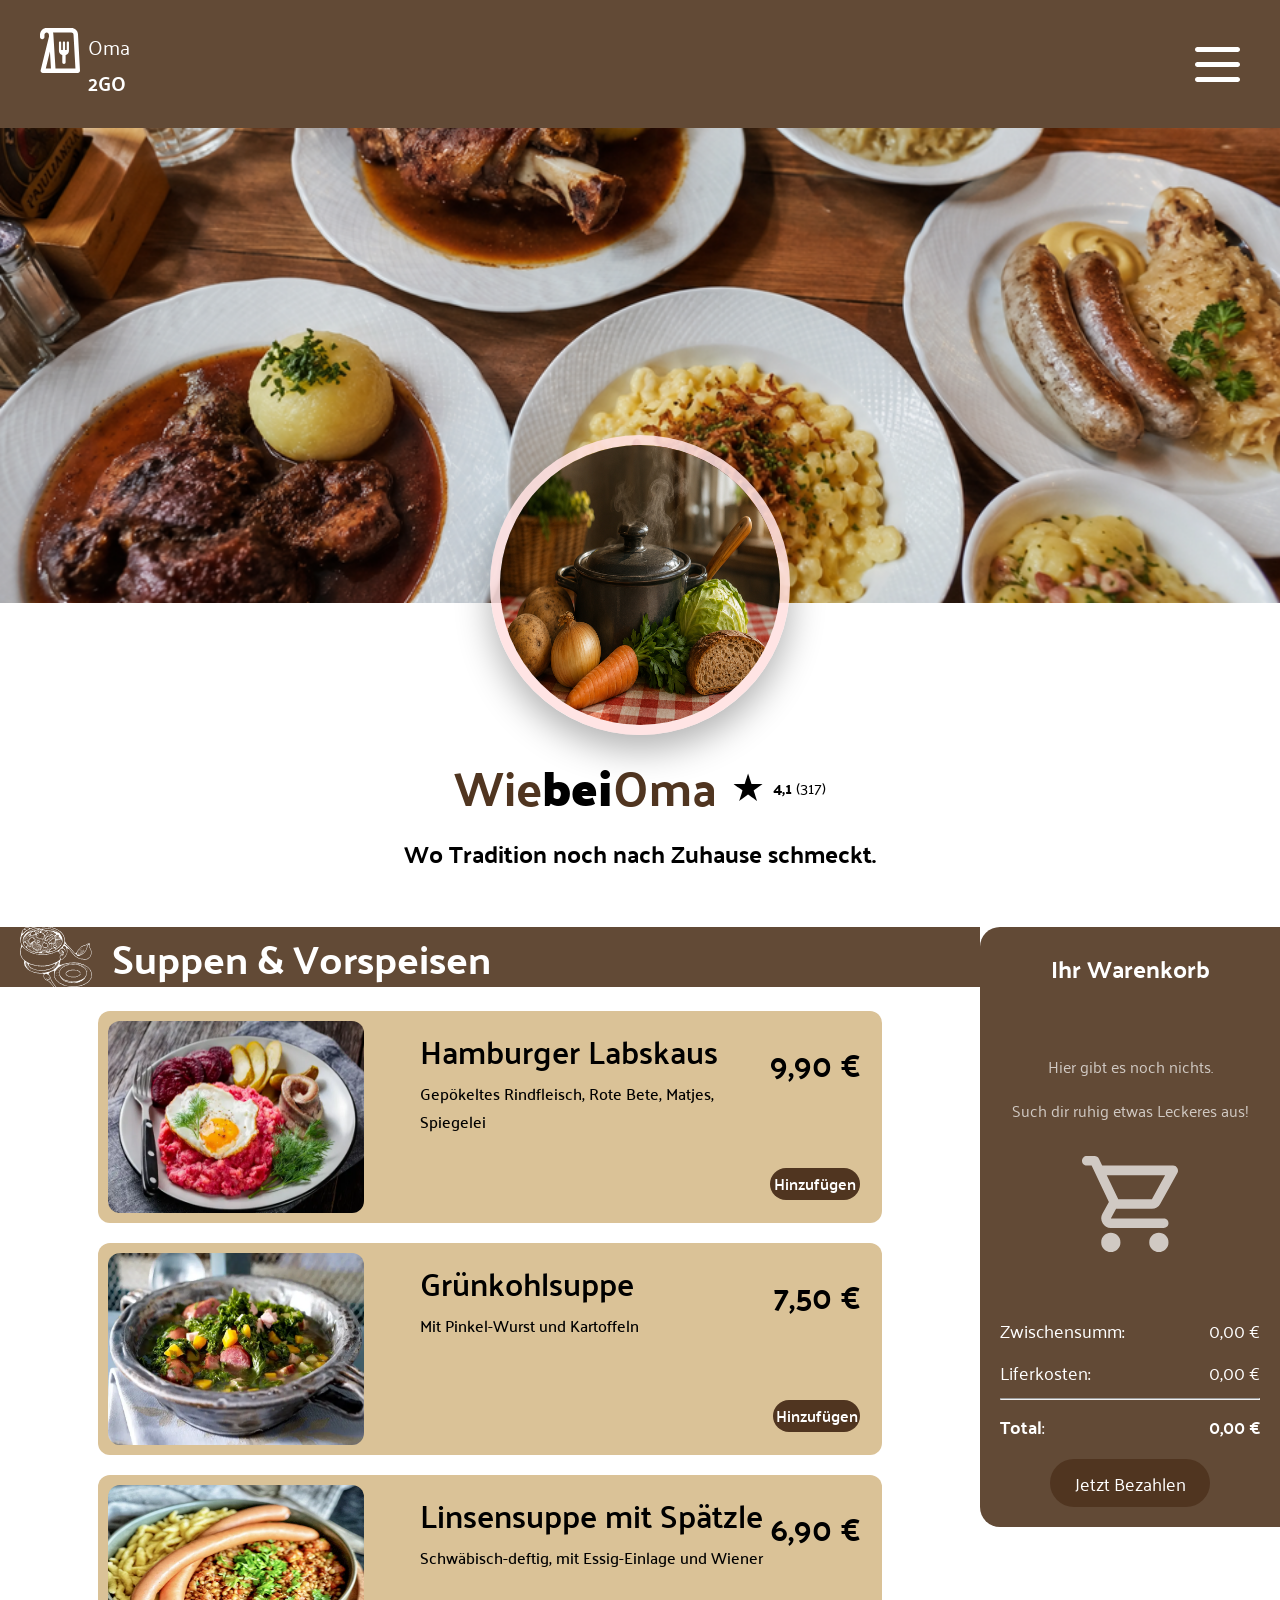
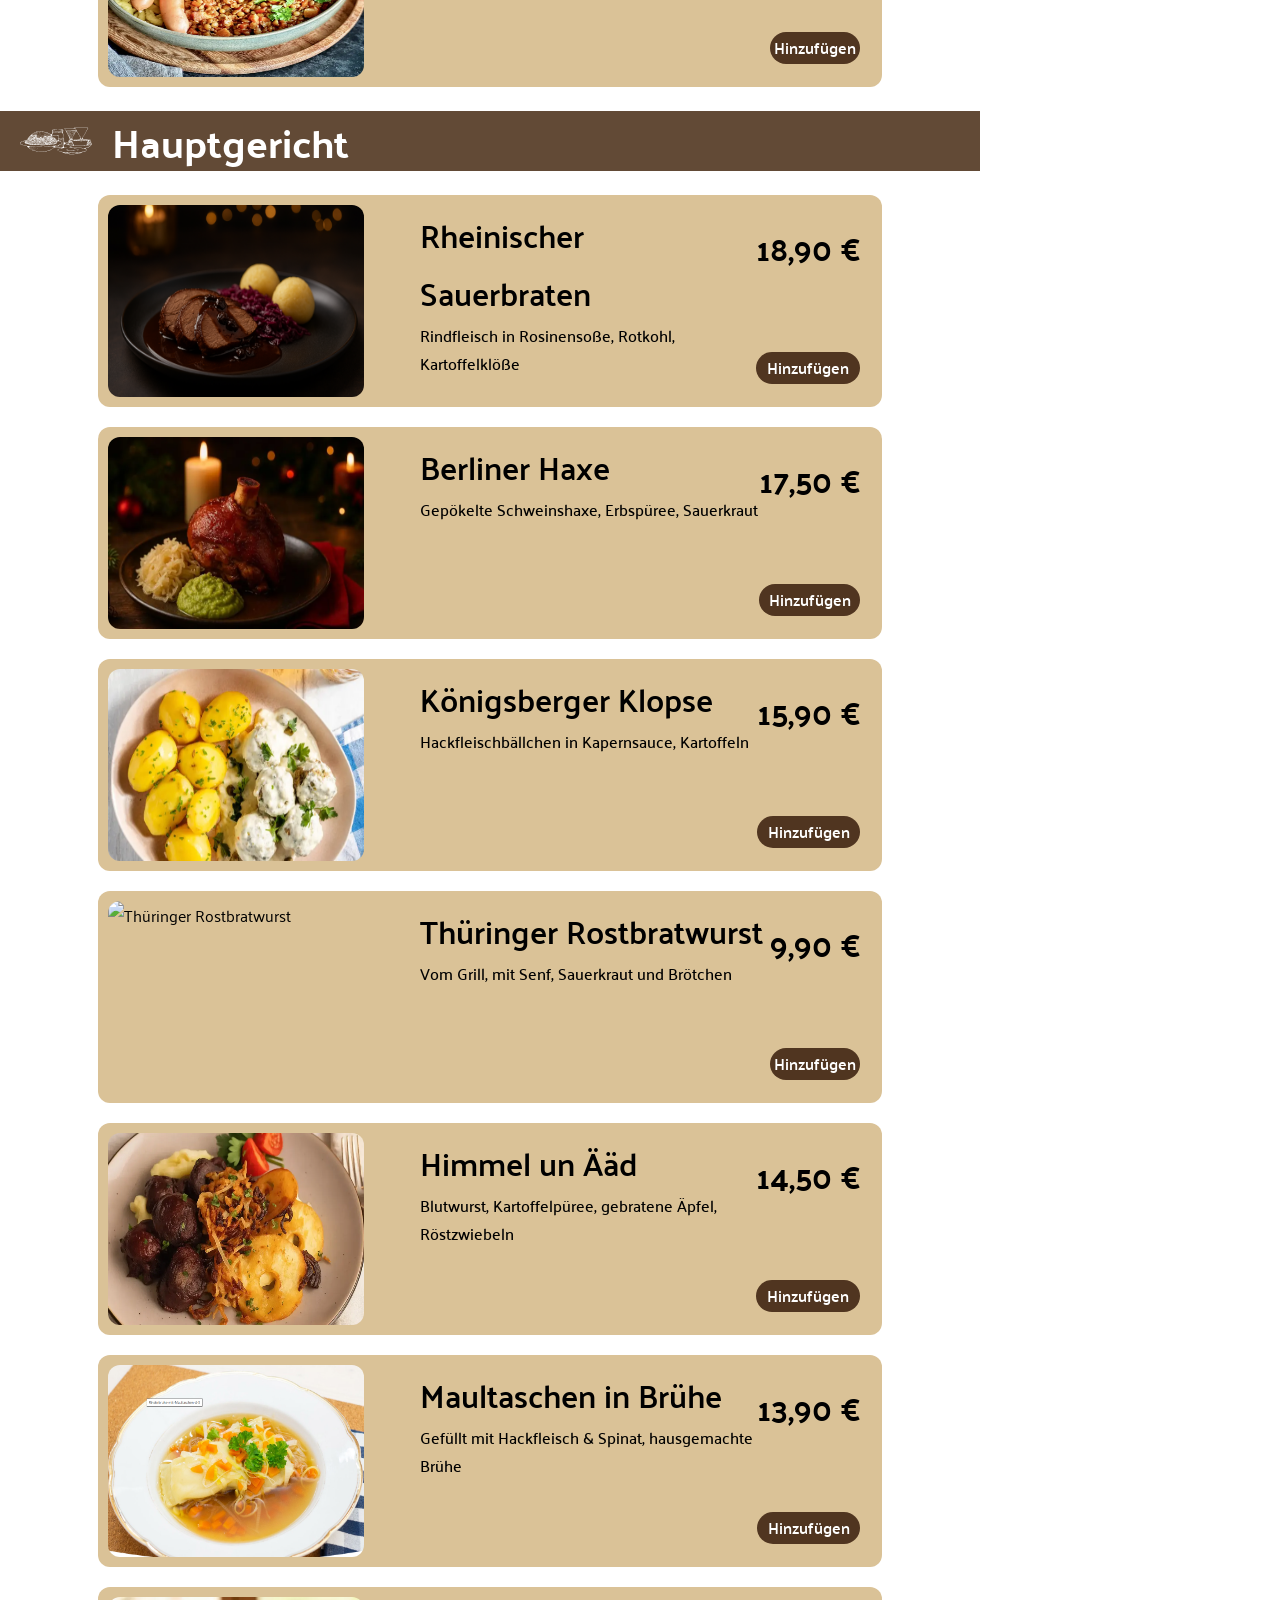
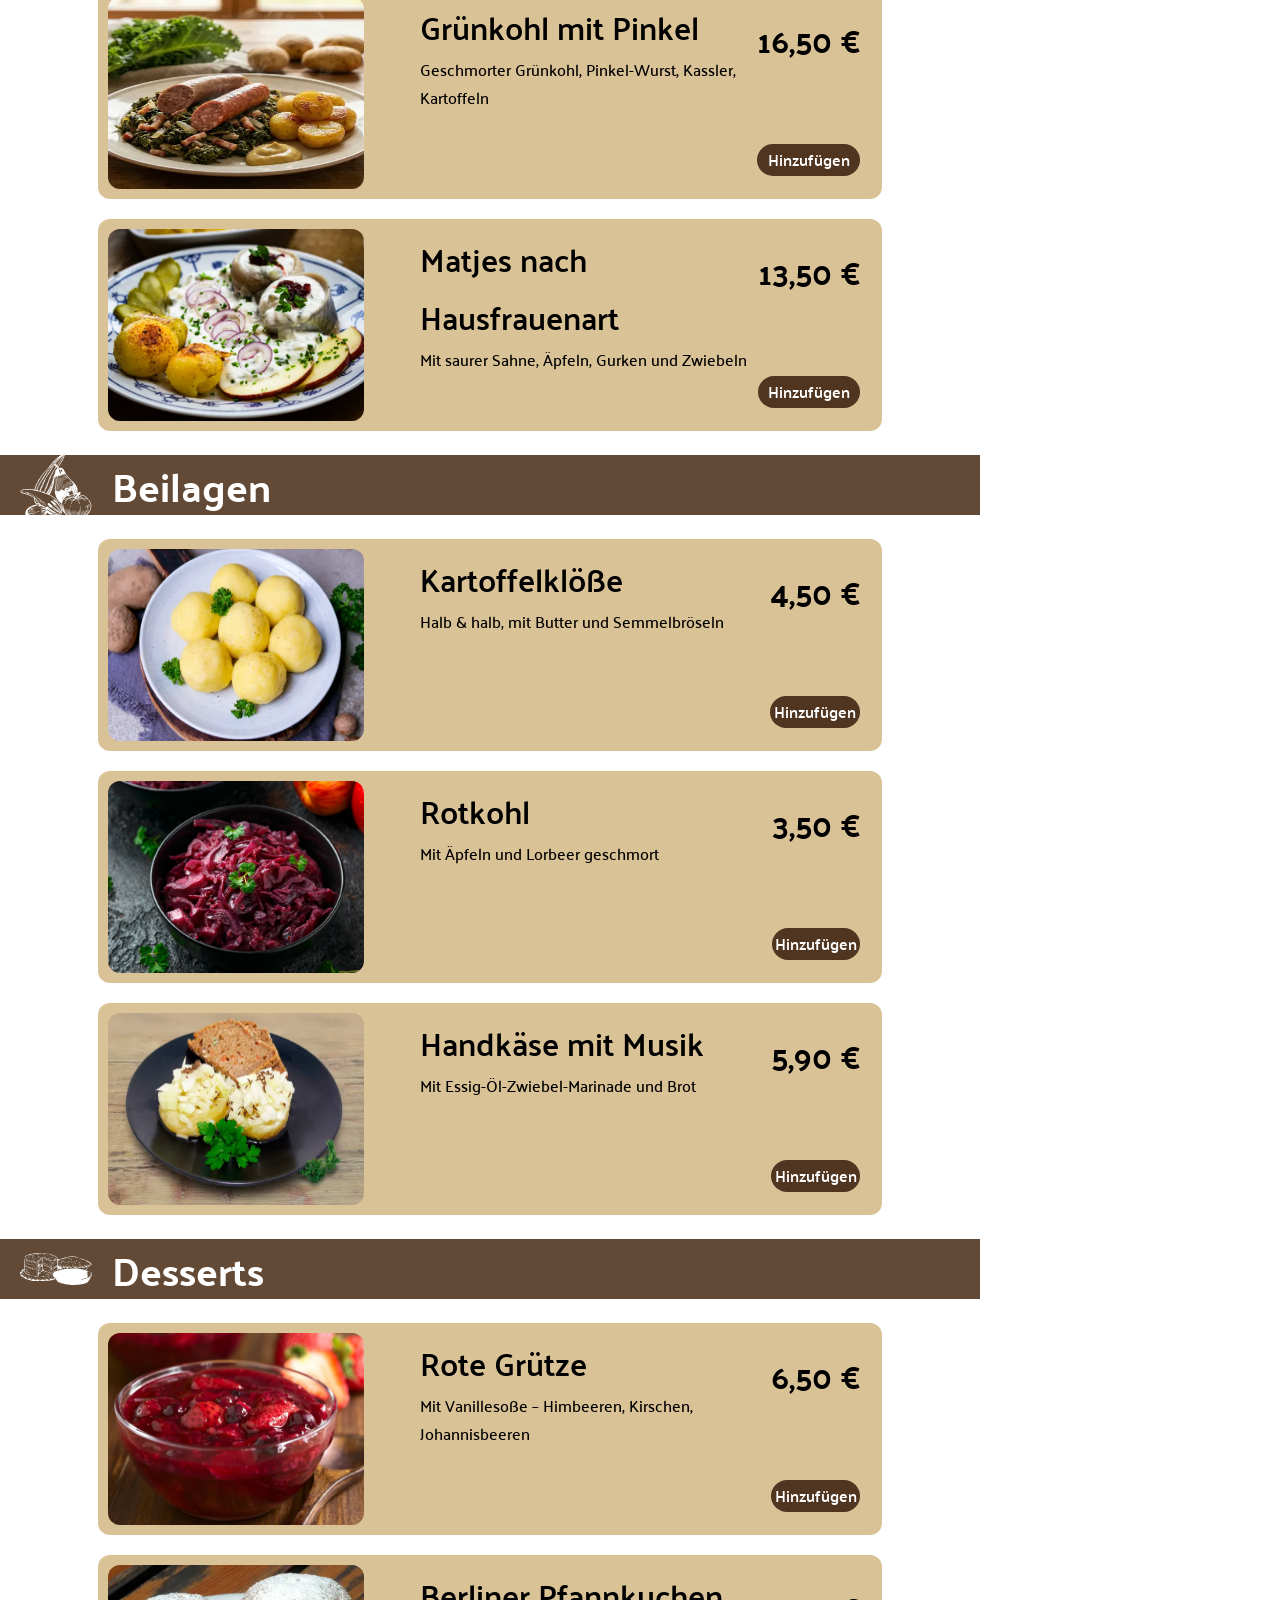
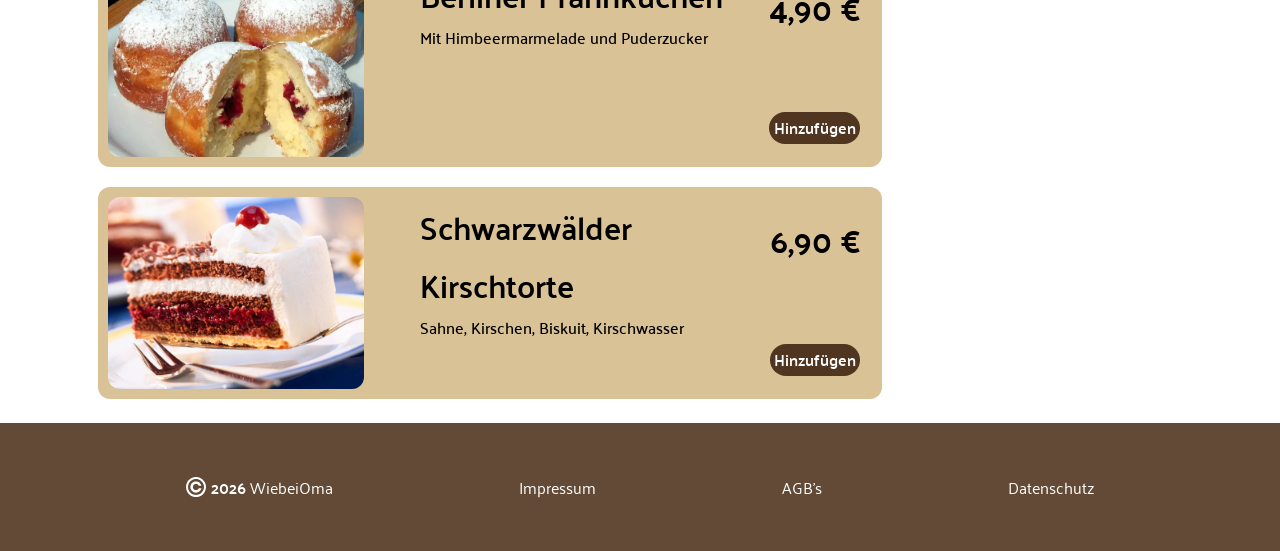
==== commit 4f67862b: "add new html, AGB and Datenschutz" ====
--- a/index.html
+++ b/index.html
@@ -50,7 +50,8 @@
             <p><strong>2026</strong> WiebeiOma</p>
         </section>
         <a href="./htmls/impressum.html">Impressum</a>
-        <a href="http://">AGB & Wiederrufsbelehrung</a>
+        <a href="./htmls/agb.html">AGB's</a>
+        <a href="./htmls/datenschutz.html">Datenschutz</a>
     </footer>
 </body>
 <script src="./scripts/script.js"></script>
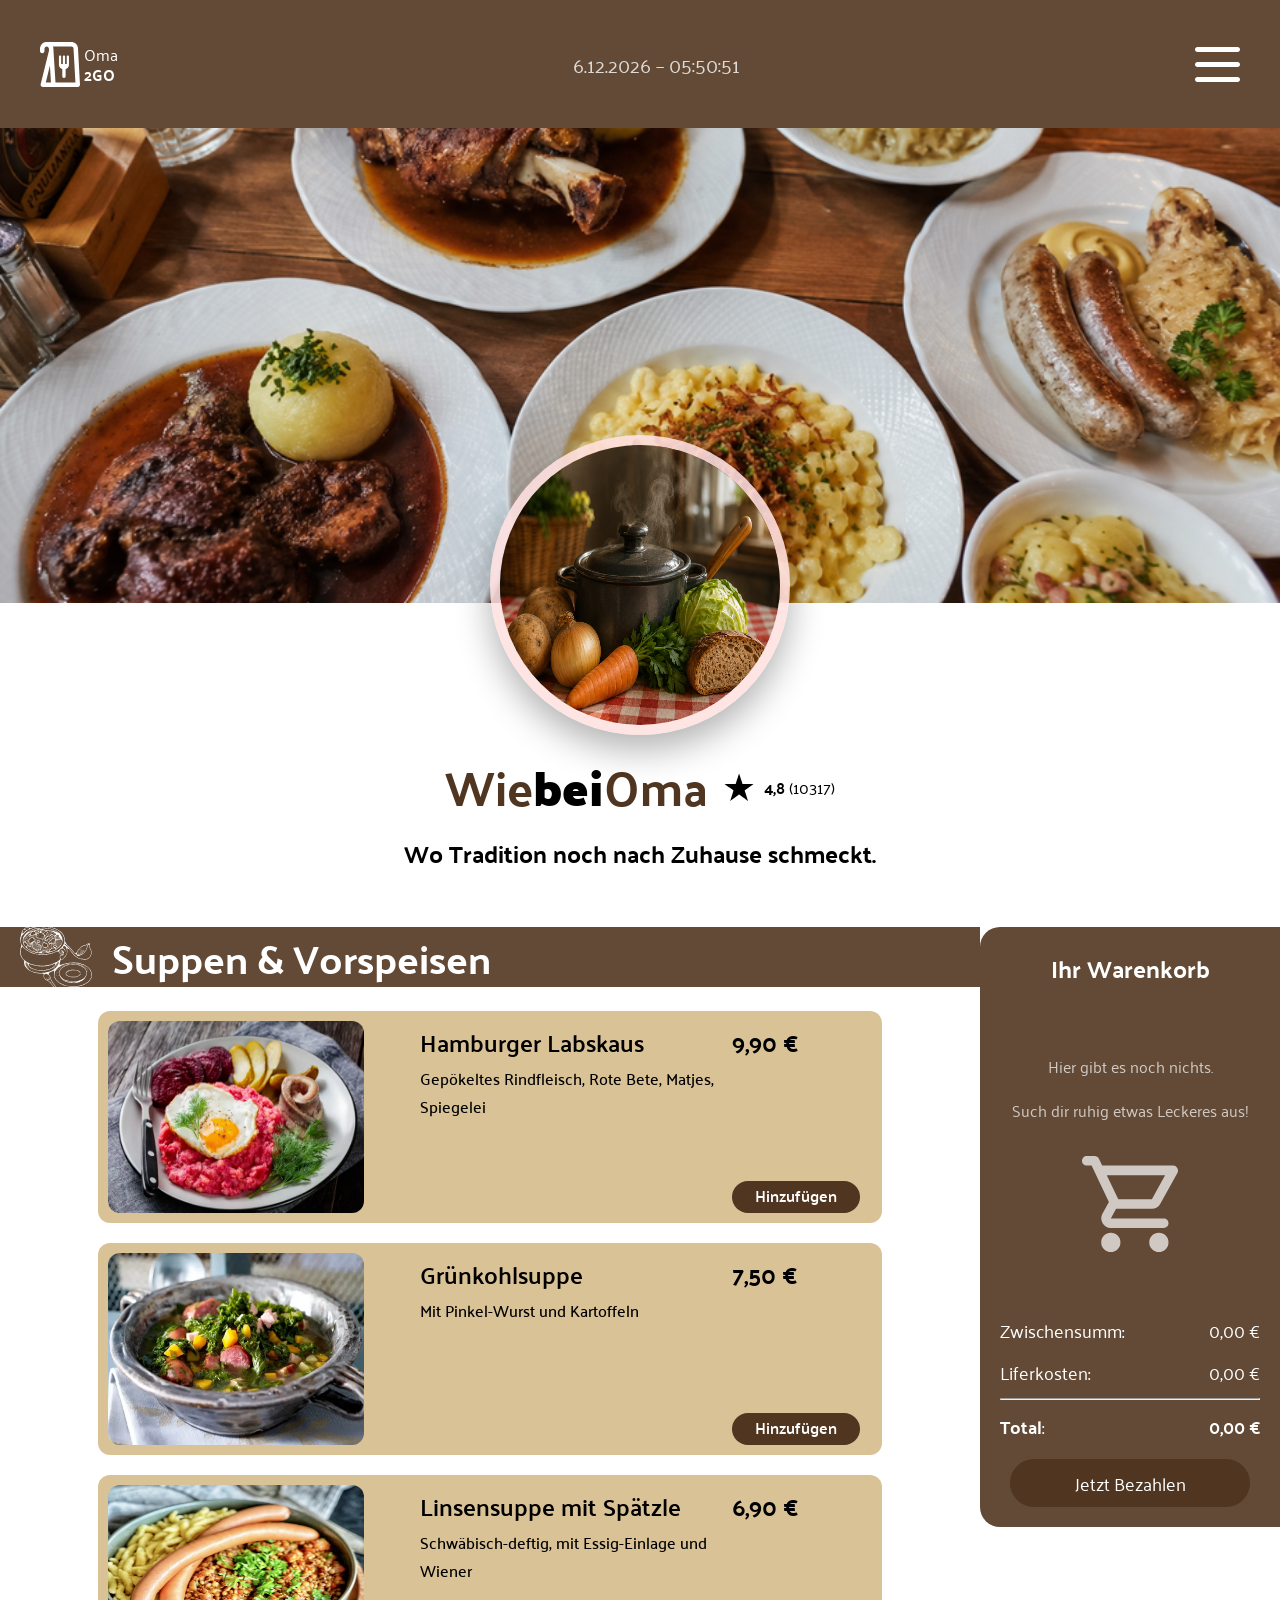
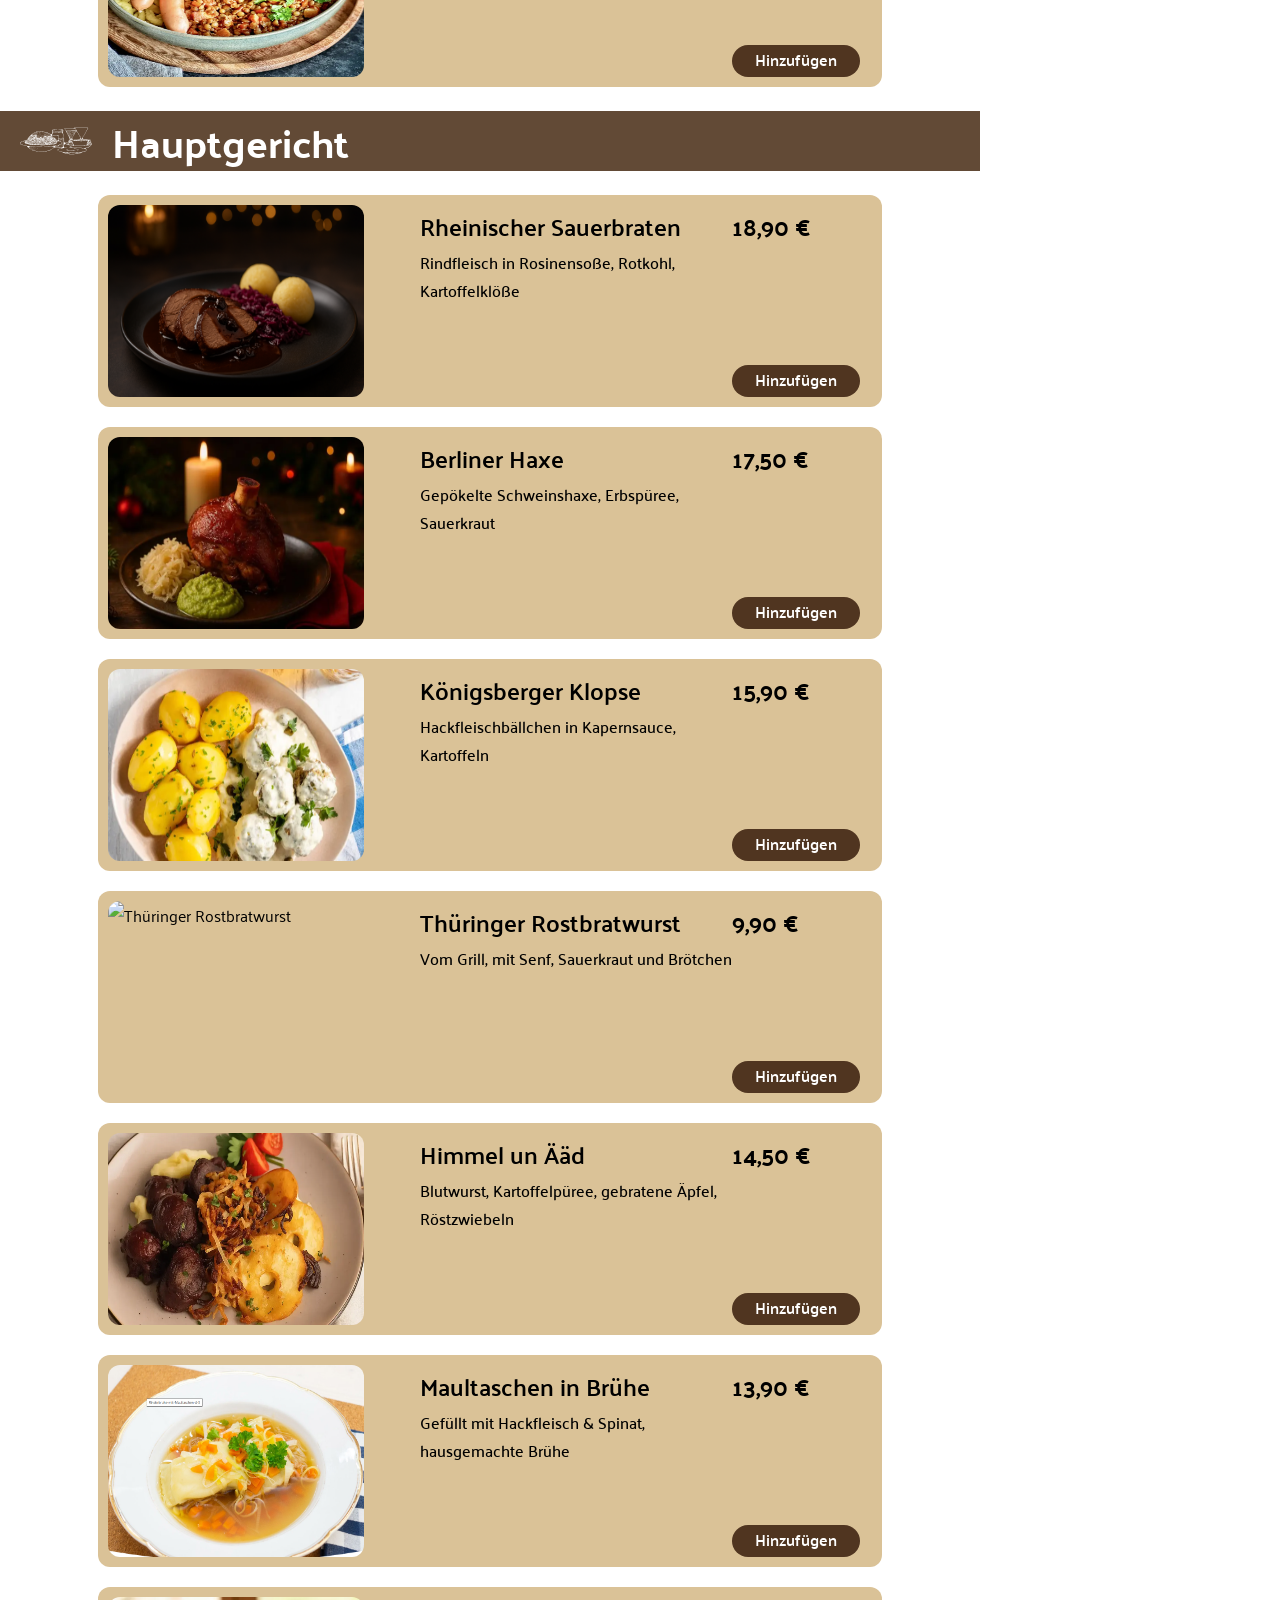
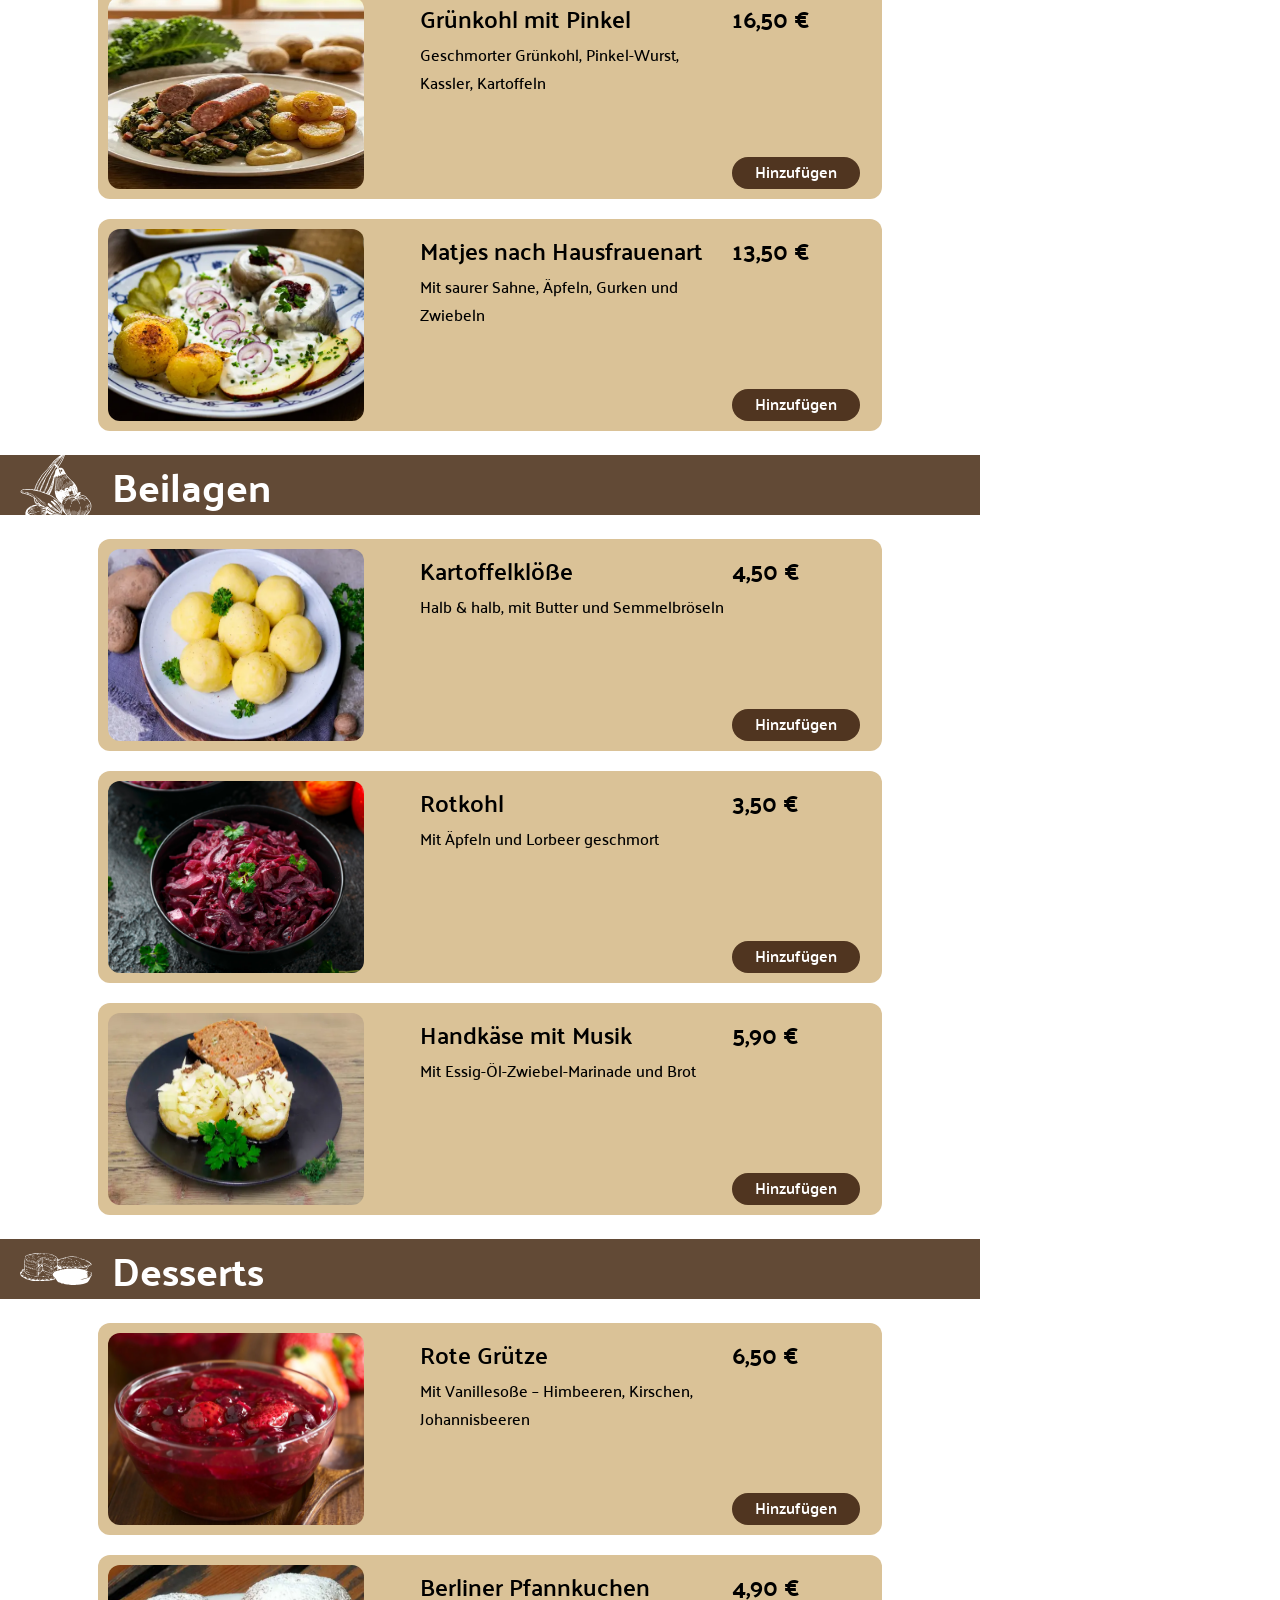
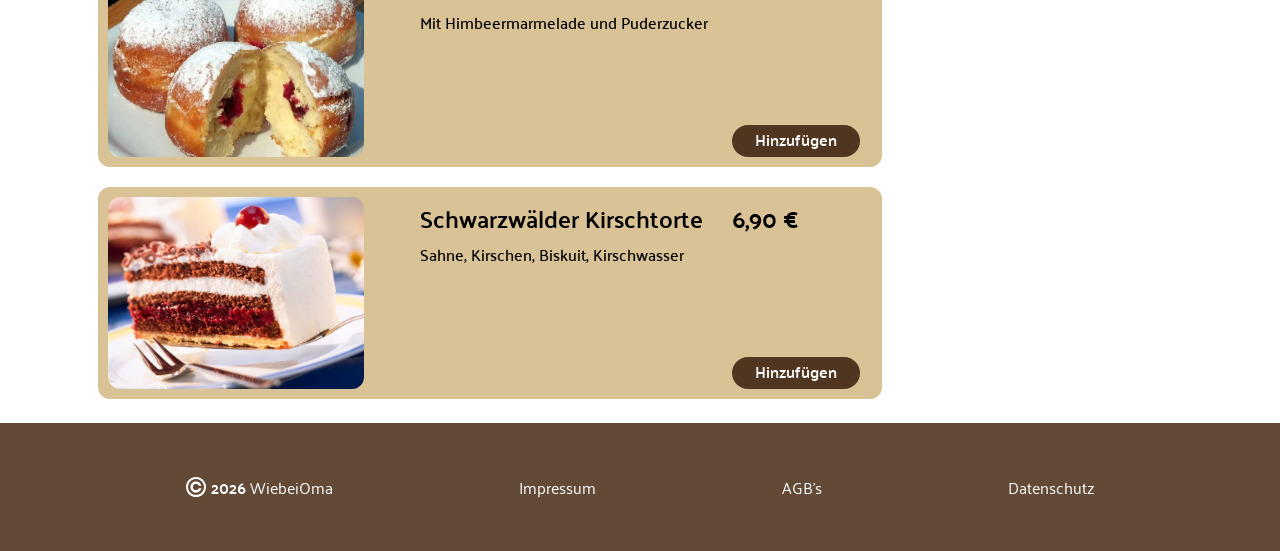
==== commit 014b89d9: "feat: new functions for date and time" ====
--- a/index.html
+++ b/index.html
@@ -26,17 +26,18 @@
                 <img src="./asssets/icons/bestellAppLogo.svg" alt="Logo einer Papiertüte mit Gabel emblem">
                 <p>Oma <br> <strong>2GO</strong></p>
             </section>
+            <p id="current-time" class="header-clock"></p>
             <img src="./asssets/icons/menulogo.svg" alt="Menu icon">
         </nav>
         <section class="header-bg-logo">
-            <img id="header-bg" src="./asssets/img/bg-bestellapp.webp" alt="">
+            <img id="header-bg" src="./asssets/img/bg-bestellapp.webp" alt="Bild von mehreren Essen Deutscher Küche">
             <img id="header-logo" src="./asssets/img/bestellAppLogo2.webp" alt="Bild von einem Tisch wo ein Kochtopf drauf ist dazu noch ein Kartoffel ,Zwiebel,Karotte,Kohl und Brot">
         </section>
         <section class="header-headline">
             <h1><mark>Wie</mark>bei<mark>Oma</mark></h1>
             <section class="header-headline-image-text">
                 <img src="./asssets/icons/stern.svg" alt="Logo eines Stern für Rezensionen">
-                <p><strong>4,1</strong> (317)</p>
+                <p><strong>4,8</strong> (10317)</p>
             </section>
         </section>
         <p>Wo Tradition noch nach Zuhause schmeckt.</p>
--- a/style/globelstyle.css
+++ b/style/globelstyle.css
@@ -4,7 +4,6 @@
     background-position:center;
     background-size: cover;
     background-attachment: fixed;
-    font-family: 'Palanquin';
 }
 
 .d-none{
@@ -17,6 +16,4 @@
     padding: 0px max(0px, calc(50% - 720px));
 }
 
-
-
 }
--- a/style/header.css
+++ b/style/header.css
@@ -20,16 +20,28 @@
     margin-right: 40px;
 }
 
+.header-clock {
+    color: white;
+    font-size: 1.25rem;
+    opacity: 0.8;
+}
+
 .header-content-nav-left {
     display: flex;
-    gap: 8px;
-    font-size: 1.25rem;
+    justify-content: center;
+    align-items: center;
+    gap: 4px;
+    font-size: 1rem;
     color: white;
 }
 
 .header-content-nav-left > img {
     height: 45px;
     margin-left: 40px;
+}
+
+.header-content-nav-left > p {
+    line-height: 1.25rem;
 }
 
 .header-bg-logo {
--- a/style/main.css
+++ b/style/main.css
@@ -75,7 +75,7 @@
 }
 
 .dishes-card-text > h3 {
-    font-size: 2rem;
+    font-size: 1.5rem;
     font-weight:600;
 }
 
@@ -88,18 +88,21 @@
     min-width: max-content;
     display: flex;
     flex-direction: column;
-    justify-content: space-around;
+    justify-content: space-between;
     gap: 3rem;
 }
 
 .dishes-card-price-button  p {
-    font-size: 2rem;
+    font-size: 1.5rem;
     font-weight: 500;
 }
 
 .dishes-card-price-button > button {
+    display: flex;
+    justify-content: center;
     font-size: 1rem;
     font-weight: 600;
+    width: 8rem;
     height: 2rem;
     border: none;
     border-radius: 1rem;
@@ -202,7 +205,7 @@
         min-width: 100%;
         height: 16rem;
         border-radius: 0.75rem 0.75rem;
-        object-fit: fill;
+        object-fit: cover;
         image-rendering: auto;
     }
 
--- a/style/basket.css
+++ b/style/basket.css
@@ -77,7 +77,7 @@
 }
 
 .basket-collapse > button {
-    width: 10rem;
+    width: 15rem;
     height: 3rem;
     border: none;
     border-radius: 1.5rem;
--- a/style/dialog.css
+++ b/style/dialog.css
@@ -13,6 +13,19 @@
 
 #pay-dialog::backdrop {
     background-color: rgba(0, 0, 0, 0.5); /* dunkler Hintergrund */
+}
+
+#confirmation-dialog {
+    border: none;
+    border-radius: 1rem;
+    padding: 2rem;
+    background-color: rgb(98, 74, 54);
+    color: white;
+    width: 25rem;
+    position: fixed;
+    top: 50%;
+    left: 50%;
+    transform: translate(-50%, -50%);
 }
 
 .dialog-content{
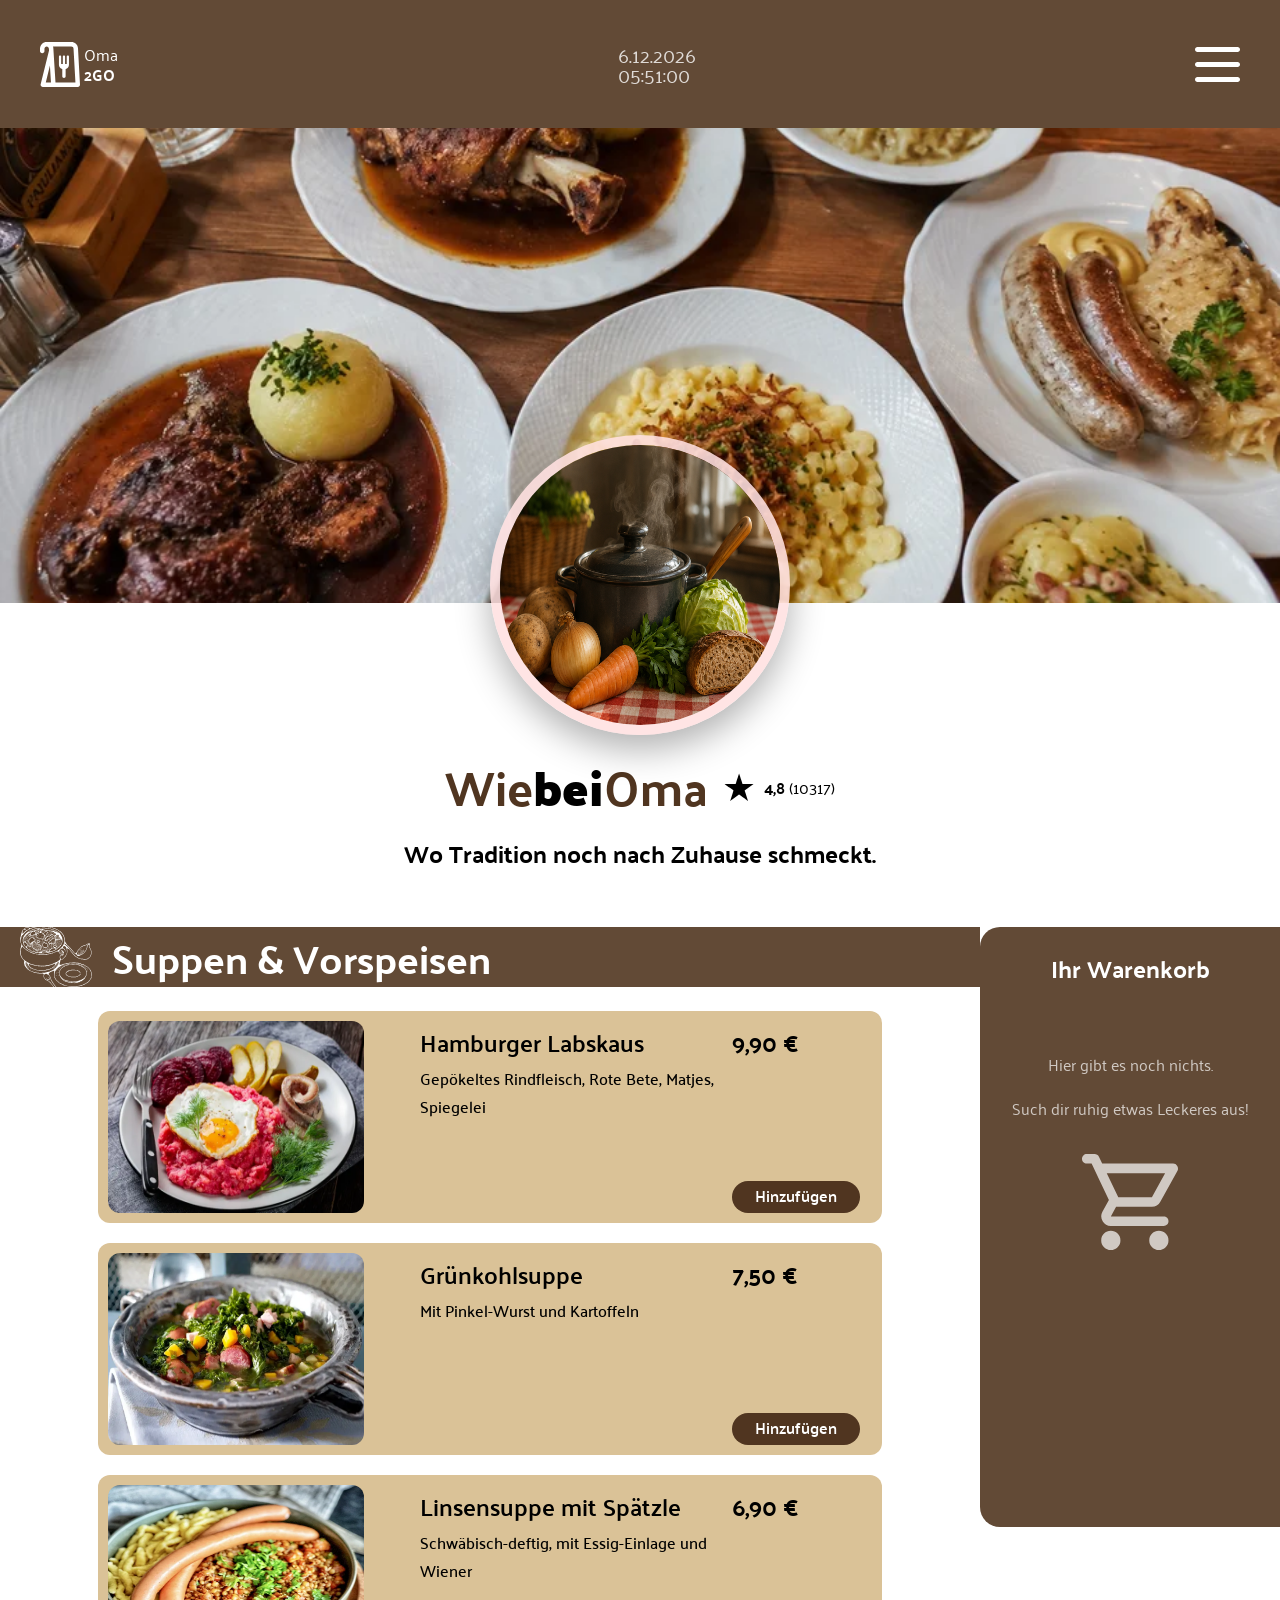
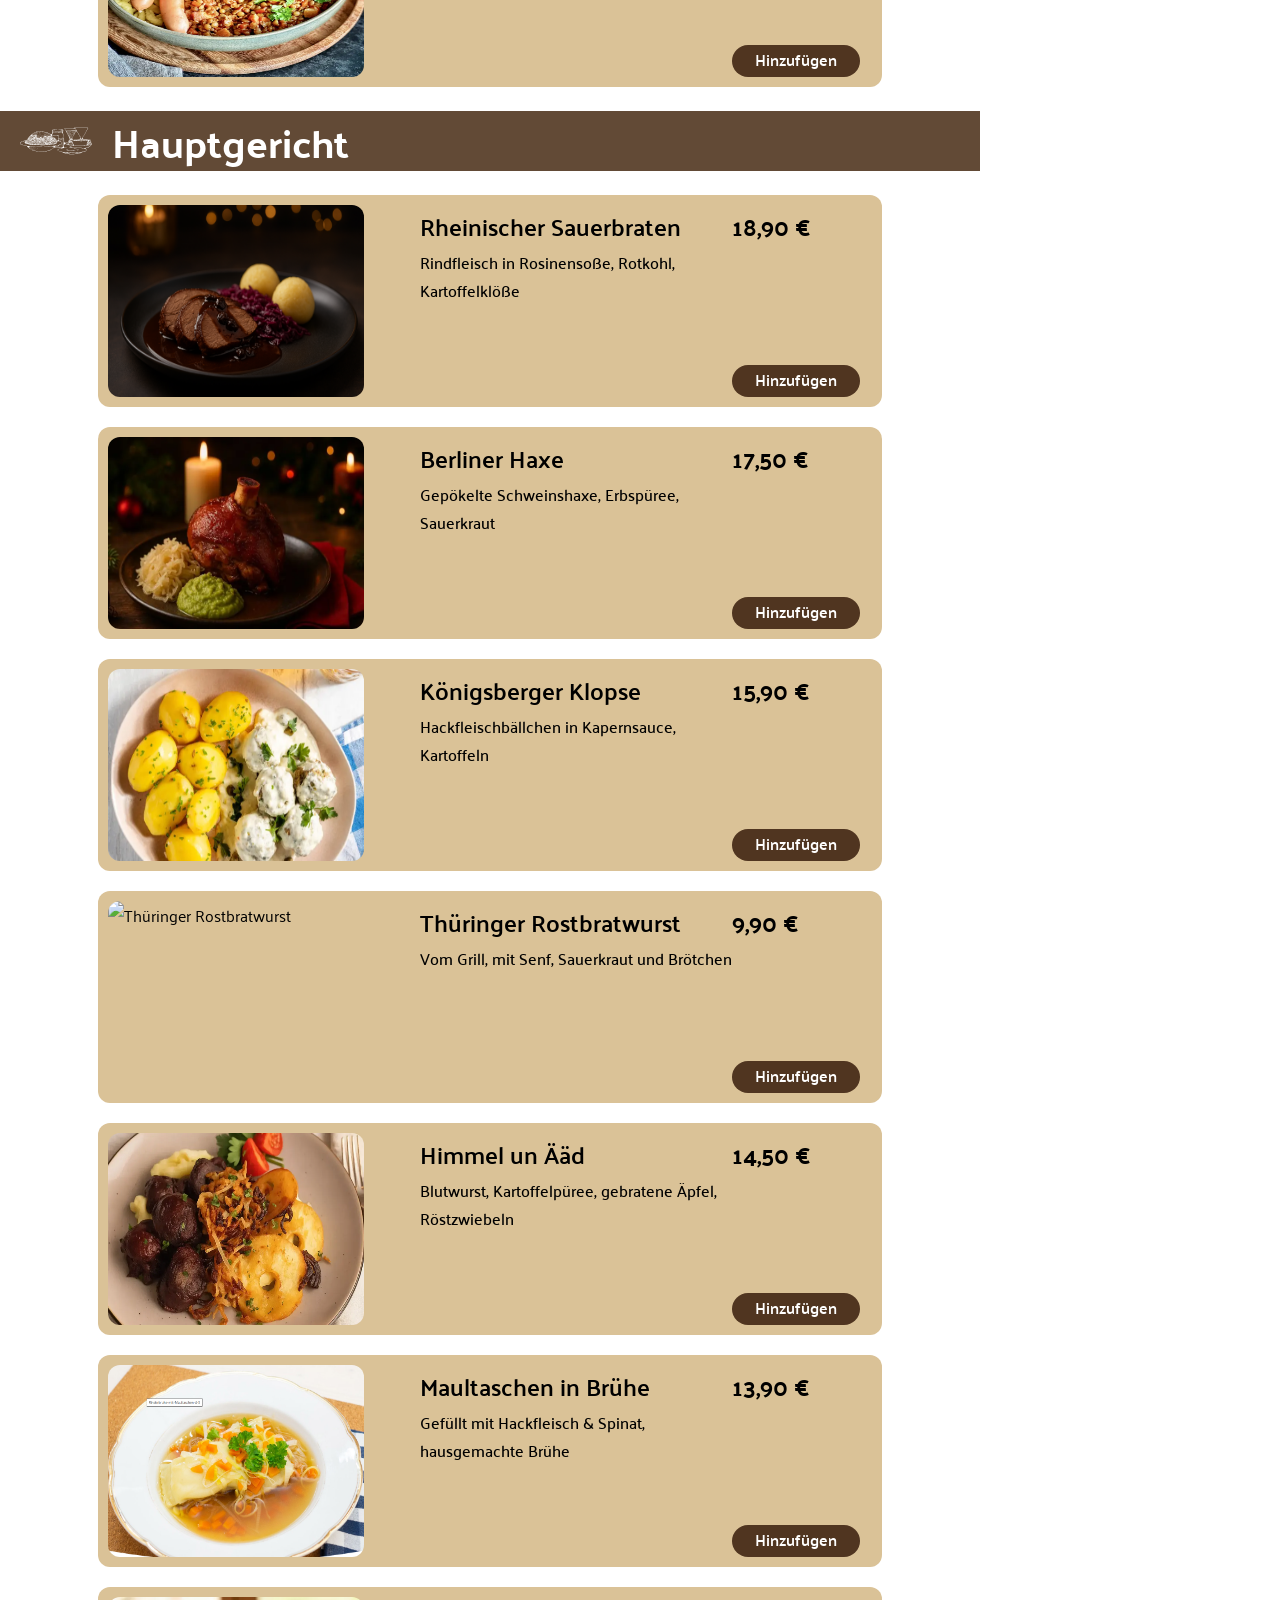
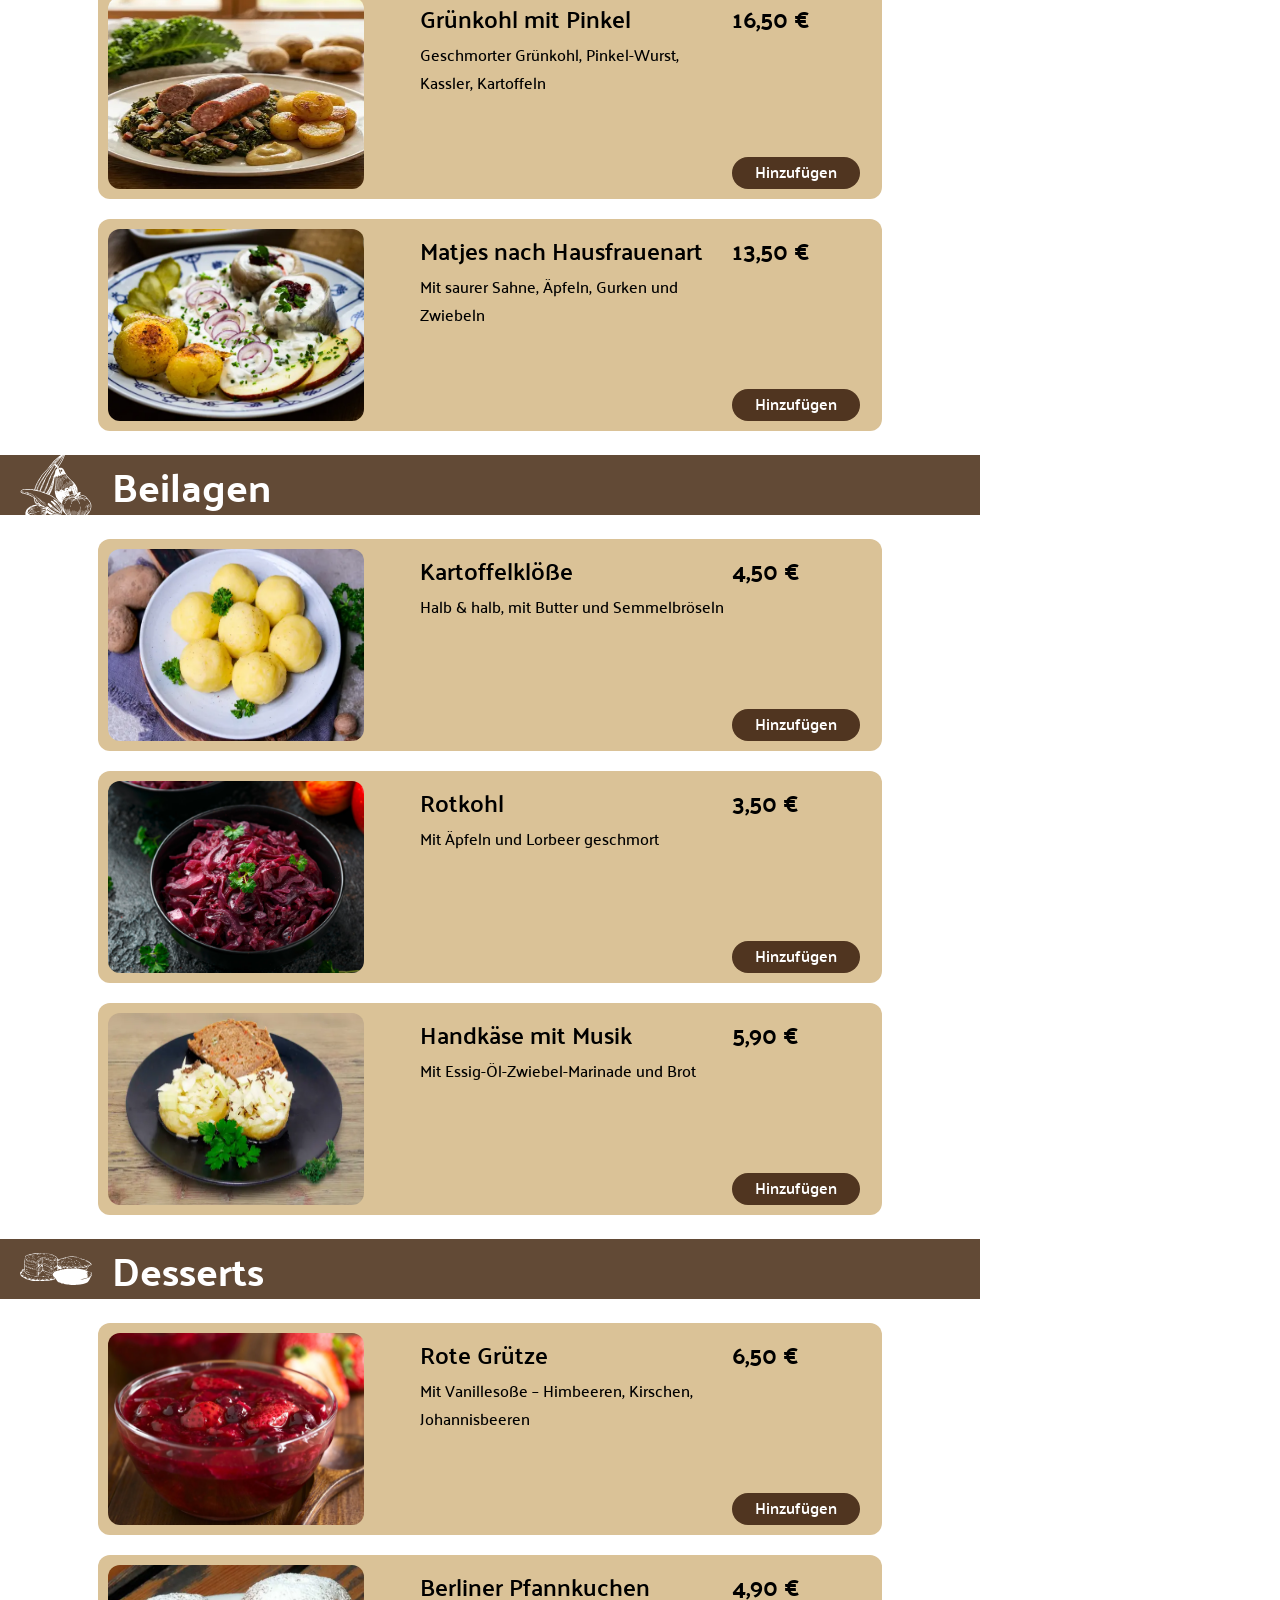
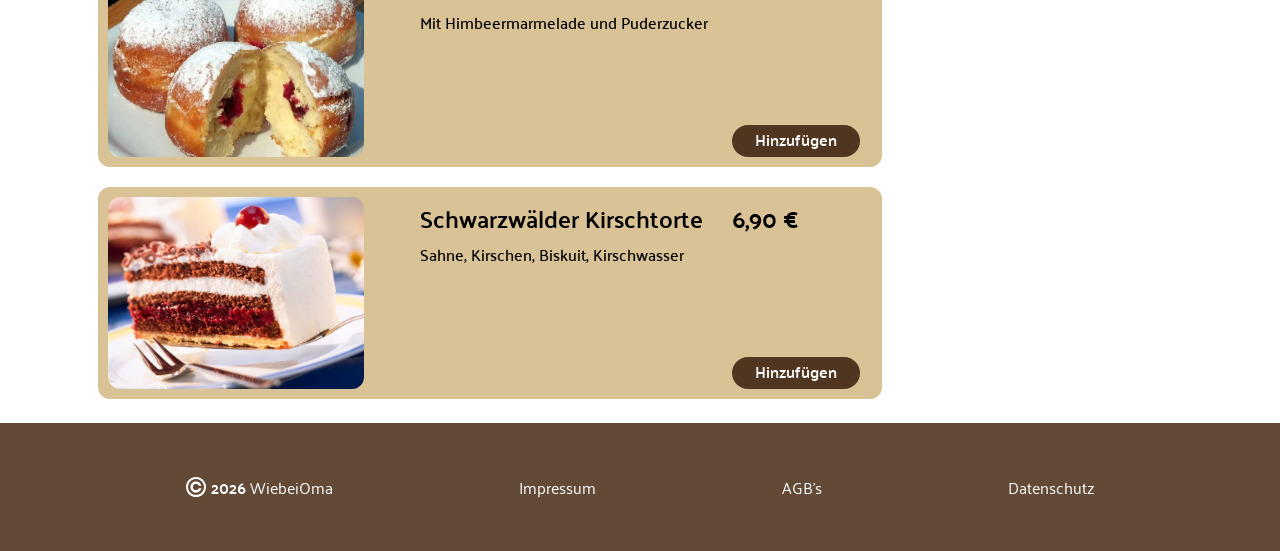
==== commit 12af3288: "feat and refactor index, scripts and styles" ====
--- a/index.html
+++ b/index.html
@@ -20,39 +20,45 @@
     
 </head>
 <body onload="init()">
-    <header class="header-content">
-        <nav class="header-content-nav">
-            <section class="header-content-nav-left">
-                <img src="./asssets/icons/bestellAppLogo.svg" alt="Logo einer Papiertüte mit Gabel emblem">
-                <p>Oma <br> <strong>2GO</strong></p>
+    <header >
+        <nav >
+            <section class="header-content-nav">
+                <section class="header-content-nav-left">
+                    <img src="./asssets/icons/bestellAppLogo.svg" alt="Logo einer Papiertüte mit Gabel emblem">
+                    <p>Oma <br> <strong>2GO</strong></p>
+                </section>
+                <p id="current-time" class="header-clock"></p>
+                <img src="./asssets/icons/menulogo.svg" alt="Menu icon">
             </section>
-            <p id="current-time" class="header-clock"></p>
-            <img src="./asssets/icons/menulogo.svg" alt="Menu icon">
         </nav>
-        <section class="header-bg-logo">
-            <img id="header-bg" src="./asssets/img/bg-bestellapp.webp" alt="Bild von mehreren Essen Deutscher Küche">
-            <img id="header-logo" src="./asssets/img/bestellAppLogo2.webp" alt="Bild von einem Tisch wo ein Kochtopf drauf ist dazu noch ein Kartoffel ,Zwiebel,Karotte,Kohl und Brot">
+        <section class="header-content">
+            <section class="header-bg-logo">
+                <img id="header-bg" src="./asssets/img/bg-bestellapp.webp" alt="Bild von mehreren Essen Deutscher Küche">
+                <img id="header-logo" src="./asssets/img/bestellAppLogo2.webp" alt="Bild von einem Tisch wo ein Kochtopf drauf ist dazu noch ein Kartoffel ,Zwiebel,Karotte,Kohl und Brot">
+            </section>
+            <section class="header-headline">
+                <h1><mark>Wie</mark>bei<mark>Oma</mark></h1>
+                <section class="header-headline-image-text">
+                    <img src="./asssets/icons/stern.svg" alt="Logo eines Stern für Rezensionen">
+                    <p><strong>4,8</strong> (10317)</p>
+                </section>
+            </section>
+            <p>Wo Tradition noch nach Zuhause schmeckt.</p>
         </section>
-        <section class="header-headline">
-            <h1><mark>Wie</mark>bei<mark>Oma</mark></h1>
-            <section class="header-headline-image-text">
-                <img src="./asssets/icons/stern.svg" alt="Logo eines Stern für Rezensionen">
-                <p><strong>4,8</strong> (10317)</p>
-            </section>
-        </section>
-        <p>Wo Tradition noch nach Zuhause schmeckt.</p>
     </header>
     <main class="main-content-wrapper" id="main-content-wrapper">
         
     </main>
-    <footer class="footer-content">
-        <section class="footer-copyright">
-            <img src="./asssets/icons/copyrightLogo.svg" alt="copyright Logo">
-            <p><strong>2026</strong> WiebeiOma</p>
+    <footer >
+        <section class="footer-content">
+            <section class="footer-copyright">
+                <img src="./asssets/icons/copyrightLogo.svg" alt="copyright Logo">
+                <p><strong>2026</strong> WiebeiOma</p>
+            </section>
+            <a href="./htmls/impressum.html">Impressum</a>
+            <a href="./htmls/agb.html">AGB's</a>
+            <a href="./htmls/datenschutz.html">Datenschutz</a>
         </section>
-        <a href="./htmls/impressum.html">Impressum</a>
-        <a href="./htmls/agb.html">AGB's</a>
-        <a href="./htmls/datenschutz.html">Datenschutz</a>
     </footer>
 </body>
 <script src="./scripts/script.js"></script>
--- a/style/globelstyle.css
+++ b/style/globelstyle.css
@@ -8,12 +8,4 @@
 
 .d-none{
     display: none;
-}
-
-@media screen and (min-width: 1280px) {
-    
-body {
-    padding: 0px max(0px, calc(50% - 720px));
-}
-
 }
--- a/style/header.css
+++ b/style/header.css
@@ -5,6 +5,10 @@
     flex-direction: column;
     align-items: center;
     margin-bottom: 3.25rem;
+}
+
+nav{
+    width: 100%;
 }
 
 .header-content-nav {
@@ -24,6 +28,7 @@
     color: white;
     font-size: 1.25rem;
     opacity: 0.8;
+    line-height: 1.25rem;
 }
 
 .header-content-nav-left {
@@ -103,9 +108,13 @@
 
 @media screen and (min-width: 1280px) {
     
-/* .header-content {
+.header-content {
     padding: 0px max(0px, calc(50% - 720px));
-} */
+}
+
+.header-content-nav{
+    padding: 0px max(0px, calc(50% - 720px));
+}
 
 }
 
@@ -115,6 +124,14 @@
         width: 200px;
         height: 200px;
         margin-top: -100px;
+    }
+
+    .header-clock {
+    margin-right: 40px;
+    }
+
+    .header-content-nav > img {
+    display: none;
     }
 
     .header-headline h1 {
@@ -130,6 +147,21 @@
         margin-top: -75px;
     }
 
+    .header-content-nav-left > img {
+    margin-left: 1rem;
+    }
+
+    .header-clock {
+    font-size: 1rem;
+    opacity: 0.8;
+    line-height: 1rem;
+    margin-right: 1rem;
+    }
+
+    .header-content-nav > img {
+    display: none;
+    }
+
     .header-headline h1 {
         font-size: 1.75rem;
     }
--- a/style/main.css
+++ b/style/main.css
@@ -143,6 +143,14 @@
     }
 }
 
+@media screen and (min-width: 1280px) {
+    
+main {
+    padding: 0px max(0px, calc(50% - 720px));
+}
+
+}
+
 /* Tablet */
 @media screen and (max-width: 1024px) {
     .main-content {
--- a/style/basket.css
+++ b/style/basket.css
@@ -57,7 +57,7 @@
     height: 100%;
     display: flex;
     flex-direction: column;
-    justify-content: space-between;
+    justify-content: start;
 }
 
 .basket h2 {
@@ -66,9 +66,19 @@
     color: white;
 }
 
+.basket-close {
+    position: absolute;
+    top: 0.75rem;
+    right: 0.75rem;
+    background: transparent;
+    border: none;
+    color: white;
+    font-size: 1.25rem;
+    cursor: pointer;
+}
+
 .basket-buy {
     width: 100%;
-    display: flex;
     flex-direction: column;
     justify-content: center;
     gap: 10px;
@@ -76,13 +86,17 @@
     color: white;
 }
 
-.basket-collapse > button {
+.basket-buy:not(.d-none) {
+    display: flex; /* nur sichtbar wenn d-none nicht gesetzt ist */
+}
+
+.basket > button {
     width: 15rem;
     height: 3rem;
     border: none;
     border-radius: 1.5rem;
     padding: 1.25rem;
-    display: flex;
+    /* display: flex; */
     justify-content: center;
     align-items: center;
     font-size: 1.125rem;
@@ -93,6 +107,10 @@
     transition: all 0.3s ease;
 }
 
+.pay-button:not(.d-none) {
+    display: flex;
+}
+
 .basket-collapse > button:hover {
     transform: translateY(-3px);
 }
@@ -103,9 +121,8 @@
     display: flex;
     flex-direction: column;
     gap: 0.625rem;
-    overflow-x: hidden;
-    overflow-y: scroll;
-    
+    overflow-y: auto;
+    scroll-behavior: smooth;
 }
 
 .basket-content::-webkit-scrollbar{
@@ -142,6 +159,7 @@
     width: 90%;
     display: flex;
     flex-direction: column;
+    align-items: center;
     border-radius: 0.5rem;
     background-color: rgb(218, 194, 151);
 }
@@ -150,8 +168,14 @@
     margin: 0.5rem;
 }
 
+.basket-card-text h3{
+    line-height: 1.375rem;
+    font-size: 1.375rem;
+}
+
 .basket-card-price-button {
     width: 90%;
+    height: 1rem;
     margin: 0.4rem;
     display: flex;
     justify-content: space-between;
@@ -159,10 +183,19 @@
 }
 
 .basket-card-price-button-counter{
-    display: flex;
-    justify-content: center;
+    width: 4rem;
+    height: 2rem;
+    display: flex;
+    justify-content: space-around;
     align-items: center;
     gap: 4px;
+}
+
+.basket-card-price-button-counter p{
+    display: flex;
+    justify-content: center;
+    width: 2rem;
+    font-size: 1.25rem;
 }
 
 .basket-card-price-button-counter > button {
@@ -170,7 +203,7 @@
     display: flex;
     justify-content: center;
     align-items: center;
-    font-size: 1rem;
+    font-size: 1.25rem;
     font-weight: 800;
     background-color: transparent;
     color: rgb(80, 53, 32);
@@ -201,16 +234,24 @@
     align-items: center;
     }
 
+    .basket-close {
+        display: block !important; /* überschreibt d-none */
+    }
+
+    .basket-collapse {
+        position: relative; /* damit absolute auf .basket-close funktioniert */
+    }
+
     .basket-counter {
         position: absolute;
-        top: -8px;
-        right: -8px;
+        top: -9px;
+        right: -9px;
         background-color: orange;
         color: rgb(39, 39, 39);
-        font-size: 0.625rem;
+        font-size: 1rem;
         font-weight: 700;
-        width: 1rem;
-        height: 1rem;
+        width: 1.125rem;
+        height: 1.125rem;
         border-radius: 50%;
         display: flex;
         justify-content: center;
--- a/style/dialog.css
+++ b/style/dialog.css
@@ -57,4 +57,15 @@
 
 .dialog-buttons > button:hover {
     transform: translateY(-3px);
-}+}
+
+.dialog-close {
+    position: absolute;
+    top: 0.75rem;
+    right: 0.75rem;
+    background: transparent;
+    border: none;
+    color: white;
+    font-size: 1.25rem;
+    cursor: pointer;
+}
--- a/style/footer.css
+++ b/style/footer.css
@@ -1,5 +1,10 @@
+footer {
+    width: 100%;
+    height: 128px;
+    background-color: rgba(98, 74, 54, 1);
+}
+
 .footer-content {
-    width: 100%;
     height: 128px;
     background-color: rgba(98, 74, 54, 1);
     display: flex;
@@ -25,6 +30,14 @@
     color: white;
 }
 
+@media screen and (min-width: 1280px) {
+    
+.footer-content {
+    padding: 0px max(0px, calc(50% - 720px));
+}
+
+}
+
 @media screen and (max-width: 1024px) {
     .footer-content {
         z-index: 1;
